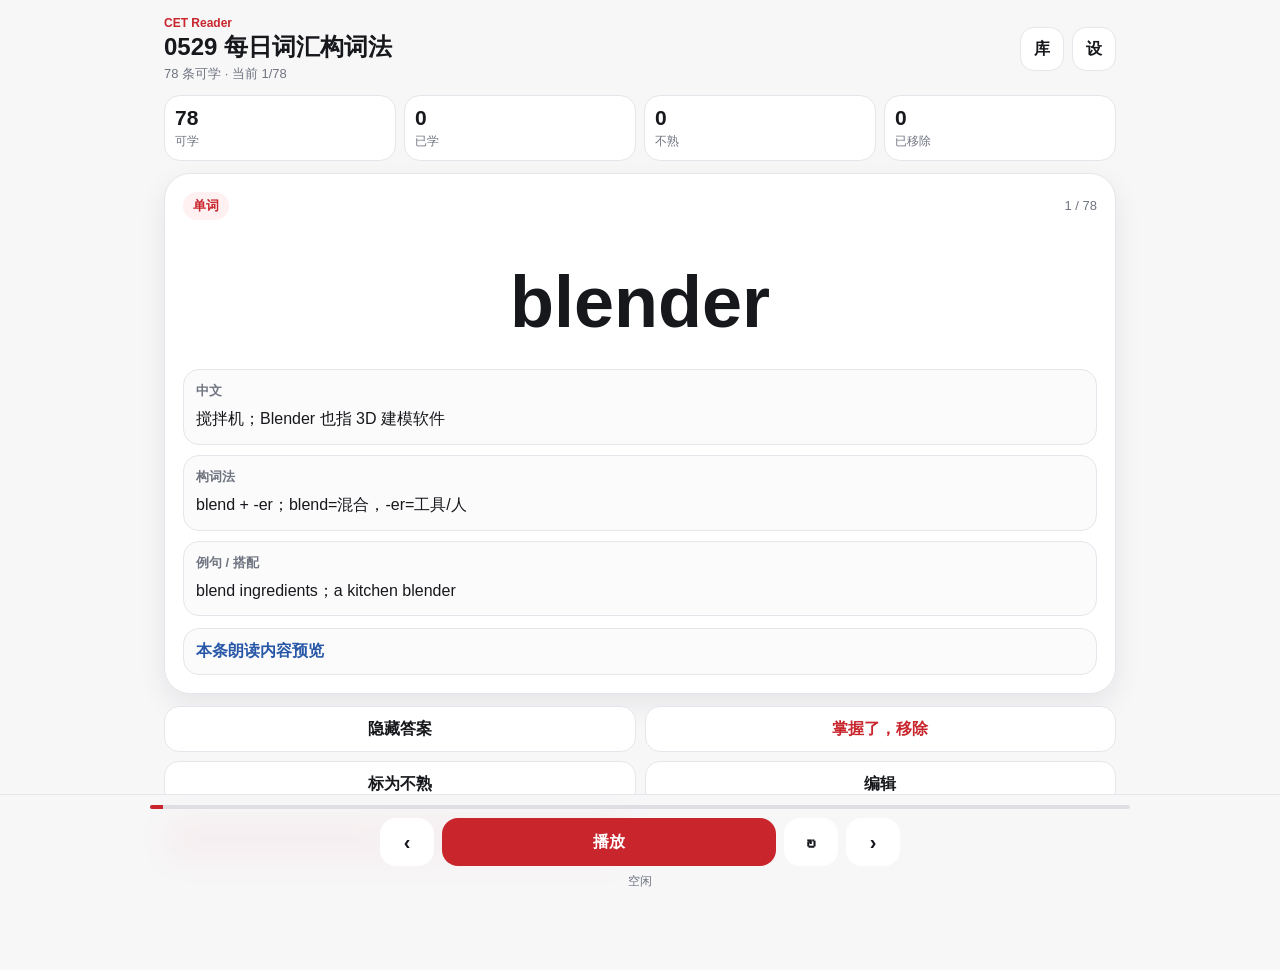
==== index.html @ 4b96b3a9 "Publish CET Reader PWA" ====
<!doctype html>
<html lang="zh-CN">
<head>
  <meta charset="utf-8">
  <meta name="viewport" content="width=device-width, initial-scale=1, viewport-fit=cover">
  <meta name="theme-color" content="#f7f7f8">
  <meta name="apple-mobile-web-app-capable" content="yes">
  <meta name="apple-mobile-web-app-title" content="CET Reader">
  <meta name="apple-mobile-web-app-status-bar-style" content="default">
  <title>四六级朗读学习器</title>
  <link rel="manifest" href="./manifest.json">
  <link rel="apple-touch-icon" href="./icons/icon-192.svg">
  <link rel="stylesheet" href="./style.css">
</head>
<body>
  <div id="app" class="app-shell">
    <header class="topbar">
      <div>
        <p class="eyebrow">CET Reader</p>
        <h1 id="libraryTitle">四六级朗读学习器</h1>
        <p id="librarySub" class="subline">正在加载内置词库...</p>
      </div>
      <div class="top-actions">
        <button id="libraryBtn" class="icon-btn" type="button" title="词库和列表" aria-label="词库和列表">库</button>
        <button id="settingsBtn" class="icon-btn" type="button" title="设置和数据" aria-label="设置和数据">设</button>
      </div>
    </header>

    <section id="errorBanner" class="error-banner" hidden>
      <div>
        <strong id="errorTitle">出现问题</strong>
        <p id="errorMessage"></p>
      </div>
      <button id="copyErrorsBtn" class="small-btn" type="button">复制日志</button>
    </section>

    <main class="main-layout">
      <section class="study-panel">
        <div class="stats-row" aria-label="学习统计">
          <div><b id="visibleCount">0</b><span>可学</span></div>
          <div><b id="learnedCount">0</b><span>已学</span></div>
          <div><b id="difficultCount">0</b><span>不熟</span></div>
          <div><b id="hiddenCount">0</b><span>已移除</span></div>
        </div>

        <article id="card" class="study-card" aria-live="polite">
          <div class="card-meta">
            <span id="entryType" class="type-pill">条目</span>
            <span id="entryIndex">0 / 0</span>
          </div>
          <h2 id="termText" class="term">选择词库开始</h2>
          <section id="answerBox" class="answer-box">
            <div>
              <h3>中文</h3>
              <p id="meaningText">打开词库后显示释义</p>
            </div>
            <div id="morphBlock">
              <h3>构词法</h3>
              <p id="morphText"></p>
            </div>
            <div id="exampleBlock">
              <h3>例句 / 搭配</h3>
              <p id="exampleText"></p>
            </div>
          </section>

          <section class="speech-preview">
            <button id="togglePreviewBtn" class="text-btn" type="button" aria-expanded="false">本条朗读内容预览</button>
            <pre id="speechPreview" hidden></pre>
          </section>
        </article>

        <div class="card-actions">
          <button id="showAnswerBtn" class="action-btn" type="button">隐藏答案</button>
          <button id="removeCurrentBtn" class="action-btn danger" type="button">掌握了，移除</button>
          <button id="difficultCurrentBtn" class="action-btn" type="button">标为不熟</button>
          <button id="editCurrentBtn" class="action-btn" type="button">编辑</button>
          <button id="nextCardBtn" class="action-btn primary" type="button">下一条</button>
        </div>
      </section>
    </main>

    <nav class="player" aria-label="播放器">
      <div class="progress-track"><div id="progressFill" class="progress-fill"></div></div>
      <div class="player-main">
        <button id="prevBtn" class="player-btn" type="button" title="上一条" aria-label="上一条">‹</button>
        <button id="playPauseBtn" class="player-btn main" type="button" title="播放或暂停" aria-label="播放或暂停">播放</button>
        <button id="replayBtn" class="player-btn" type="button" title="重播当前条" aria-label="重播当前条">↻</button>
        <button id="nextBtn" class="player-btn" type="button" title="下一条" aria-label="下一条">›</button>
      </div>
      <p id="playerStatus" class="player-status">空闲</p>
    </nav>
  </div>

  <div id="drawerBackdrop" class="drawer-backdrop" hidden></div>

  <aside id="libraryDrawer" class="drawer" aria-label="词库和列表" hidden>
    <header class="drawer-head">
      <h2>词库和列表</h2>
      <button class="icon-btn close-drawer" data-close="libraryDrawer" type="button" aria-label="关闭">×</button>
    </header>
    <div class="drawer-body">
      <label class="field">
        <span>选择词库</span>
        <select id="librarySelect"></select>
      </label>
      <button id="loadLibraryBtn" class="wide-btn primary" type="button" title="打开选中的词库" aria-label="打开选中的词库">打开词库</button>
      <div class="library-danger-zone">
        <button id="deleteLibraryBtn" class="wide-btn danger" type="button" title="删除当前用户导入词库" aria-label="删除当前用户导入词库" hidden>删除当前用户词库</button>
      </div>

      <div class="tabs">
        <button class="tab active" data-list-tab="current" type="button">当前列表</button>
        <button class="tab" data-list-tab="removed" type="button">已移除</button>
      </div>

      <label class="field">
        <span>搜索</span>
        <input id="searchInput" type="search" placeholder="搜索英文或中文">
      </label>

      <div class="filter-grid">
        <select id="typeFilter" aria-label="类型筛选">
          <option value="all">全部类型</option>
          <option value="word">单词</option>
          <option value="phrase">词组</option>
          <option value="sentence">句子</option>
        </select>
        <select id="rangeFilter" aria-label="复习范围">
          <option value="active">全部未移除</option>
          <option value="difficult">只看不熟</option>
          <option value="unlearned">只看未掌握</option>
          <option value="hidden">查看已移除</option>
        </select>
      </div>

      <div id="entryList" class="entry-list"></div>
      <button id="restoreAllBtn" class="wide-btn" type="button">恢复全部已移除</button>
    </div>
  </aside>

  <aside id="settingsDrawer" class="drawer" aria-label="设置和数据" hidden>
    <header class="drawer-head">
      <h2>设置和数据</h2>
      <button class="icon-btn close-drawer" data-close="settingsDrawer" type="button" aria-label="关闭">×</button>
    </header>
    <div class="drawer-body">
      <section class="section">
        <h3>朗读</h3>
        <label class="toggle"><input id="autoPlayToggle" type="checkbox" checked> 自动连续播放</label>
        <label class="toggle"><input id="randomToggle" type="checkbox"> 随机播放</label>
        <label class="toggle"><input id="recallToggle" type="checkbox"> 背诵模式隐藏答案</label>
        <label class="toggle"><input id="speakMeaningToggle" type="checkbox" checked> 朗读中文释义</label>
        <label class="toggle"><input id="speakMorphToggle" type="checkbox"> 朗读构词法</label>
        <label class="toggle"><input id="speakExampleToggle" type="checkbox"> 朗读例句/搭配</label>
        <label class="toggle"><input id="spellToggle" type="checkbox" checked> 拼写单词</label>
        <label class="field"><span>英文声音</span><select id="englishVoiceSelect"></select></label>
        <label class="field"><span>中文声音</span><select id="chineseVoiceSelect"></select></label>
        <label class="field"><span>英文重复次数</span><input id="repeatInput" type="number" min="1" max="5" value="2"></label>
        <label class="field"><span>语速</span><input id="rateInput" type="range" min="0.6" max="1.25" step="0.05" value="0.9"></label>
        <label class="field"><span>音调</span><input id="pitchInput" type="range" min="0.7" max="1.3" step="0.05" value="1"></label>
        <label class="field"><span>音量</span><input id="volumeInput" type="range" min="0" max="1" step="0.05" value="1"></label>
      </section>

      <section class="section">
        <h3>导入 txt/csv</h3>
        <input id="importFileInput" type="file" accept=".txt,.csv,text/plain,text/csv">
        <p class="hint">Word 建议先另存为 txt 或 csv；docx 非核心能力，不在此 PWA 版本中强依赖。</p>
        <div id="importPreview" class="import-preview" hidden>
          <h4>解析预览</h4>
          <div id="previewTableWrap" class="preview-table-wrap"></div>
          <button id="confirmImportBtn" class="wide-btn primary" type="button">确认导入</button>
          <button id="cancelImportBtn" class="wide-btn" type="button">取消导入</button>
        </div>
      </section>

      <section class="section">
        <h3>备份和维护</h3>
        <button id="exportBackupBtn" class="wide-btn" type="button">导出备份</button>
        <label class="wide-btn file-like">导入备份<input id="backupInput" type="file" accept=".json,application/json"></label>
        <button id="refreshCacheBtn" class="wide-btn" type="button">刷新应用缓存</button>
        <p id="pwaStatus" class="hint status-warn">用本地服务器或 GitHub Pages 打开后可启用离线缓存。</p>
        <button id="resetProgressBtn" class="wide-btn" type="button">重置学习进度</button>
        <button id="resetAllBtn" class="wide-btn danger" type="button">清空全部用户数据</button>
      </section>

      <section class="section">
        <h3>错误日志</h3>
        <button id="copyErrorsBtn2" class="wide-btn" type="button">复制错误日志</button>
        <pre id="errorLogBox" class="log-box"></pre>
      </section>

      <section class="section note">
        <h3>iOS 锁屏播放说明</h3>
        <p>Safari/PWA 可能限制后台 JS 和 TTS。当前项目会尽力连续播放，但无法承诺锁屏后 100% 不被系统暂停。最稳定后台播放仍需要原生 iOS App。</p>
      </section>
    </div>
  </aside>

  <dialog id="editDialog" class="edit-dialog">
    <form method="dialog" id="editForm">
      <header>
        <h2>编辑条目</h2>
        <button value="cancel" class="icon-btn" type="submit" aria-label="关闭">×</button>
      </header>
      <label class="field"><span>英文 / 词条</span><input id="editTerm" required></label>
      <label class="field"><span>中文释义</span><textarea id="editMeaning"></textarea></label>
      <label class="field"><span>构词法</span><textarea id="editMorph"></textarea></label>
      <label class="field"><span>例句 / 搭配</span><textarea id="editExample"></textarea></label>
      <label class="field"><span>类型</span><select id="editType"><option value="word">单词</option><option value="phrase">词组</option><option value="sentence">句子</option></select></label>
      <footer>
        <button id="restoreOriginalBtn" class="action-btn" type="button">恢复原始内容</button>
        <button id="saveEditBtn" class="action-btn primary" type="submit" value="save">保存</button>
      </footer>
    </form>
  </dialog>

  <script src="./app.js"></script>
</body>
</html>
---- style.css ----
:root {
  color-scheme: light;
  --bg: #f7f7f8;
  --card: #ffffff;
  --text: #17181c;
  --muted: #6f7480;
  --line: #e5e6eb;
  --red: #c8252c;
  --red-soft: #fff0f1;
  --blue: #2857a7;
  --green: #137a4b;
  --orange: #a35d00;
  --shadow: 0 10px 28px rgba(24, 27, 34, 0.08);
  --radius: 18px;
}

* {
  box-sizing: border-box;
}

html,
body {
  margin: 0;
  min-height: 100%;
  background: var(--bg);
  color: var(--text);
  font-family: -apple-system, BlinkMacSystemFont, "SF Pro Text", "PingFang SC", "Segoe UI", sans-serif;
  letter-spacing: 0;
}

body {
  padding-bottom: calc(108px + env(safe-area-inset-bottom));
}

button,
input,
select,
textarea {
  font: inherit;
}

button {
  border: 0;
  cursor: pointer;
}

button:disabled {
  cursor: not-allowed;
  opacity: 0.5;
}

.app-shell {
  width: min(980px, 100%);
  margin: 0 auto;
  padding: 16px 14px 0;
}

.topbar {
  display: flex;
  justify-content: space-between;
  align-items: center;
  gap: 14px;
  margin-bottom: 12px;
}

.eyebrow {
  margin: 0 0 3px;
  color: var(--red);
  font-size: 12px;
  font-weight: 800;
}

h1 {
  margin: 0;
  font-size: 24px;
  line-height: 1.15;
}

.subline {
  margin: 4px 0 0;
  color: var(--muted);
  font-size: 13px;
}

.top-actions {
  display: flex;
  gap: 8px;
}

.icon-btn {
  display: inline-grid;
  place-items: center;
  min-width: 44px;
  height: 44px;
  border: 1px solid var(--line);
  border-radius: 14px;
  background: var(--card);
  color: var(--text);
  font-weight: 800;
}

.error-banner {
  display: flex;
  align-items: center;
  justify-content: space-between;
  gap: 12px;
  margin-bottom: 12px;
  padding: 12px;
  border: 1px solid #f0b7b7;
  border-radius: 16px;
  background: #fff4f4;
}

.error-banner p {
  margin: 4px 0 0;
  color: #7d2525;
  font-size: 13px;
}

.main-layout {
  display: grid;
  gap: 14px;
}

.study-panel {
  display: grid;
  gap: 12px;
}

.stats-row {
  display: grid;
  grid-template-columns: repeat(4, 1fr);
  gap: 8px;
}

.stats-row div {
  min-height: 64px;
  padding: 10px;
  border: 1px solid var(--line);
  border-radius: 16px;
  background: var(--card);
}

.stats-row b {
  display: block;
  font-size: 21px;
  line-height: 1.1;
}

.stats-row span {
  display: block;
  margin-top: 4px;
  color: var(--muted);
  font-size: 12px;
}

.study-card {
  min-height: 460px;
  padding: 18px;
  border: 1px solid var(--line);
  border-radius: 26px;
  background: var(--card);
  box-shadow: var(--shadow);
}

.card-meta {
  display: flex;
  justify-content: space-between;
  align-items: center;
  color: var(--muted);
  font-size: 13px;
}

.type-pill {
  display: inline-flex;
  align-items: center;
  min-height: 28px;
  padding: 0 10px;
  border-radius: 999px;
  background: var(--red-soft);
  color: var(--red);
  font-weight: 800;
}

.term {
  margin: 44px 0 28px;
  text-align: center;
  font-size: clamp(38px, 11vw, 72px);
  line-height: 1.08;
  overflow-wrap: anywhere;
}

.answer-box {
  display: grid;
  gap: 10px;
}

.answer-box[hidden] {
  display: none;
}

.answer-box div,
.speech-preview {
  padding: 12px;
  border: 1px solid var(--line);
  border-radius: 16px;
  background: #fbfbfc;
}

.answer-box h3 {
  margin: 0 0 6px;
  color: var(--muted);
  font-size: 13px;
}

.answer-box p {
  margin: 0;
  font-size: 16px;
  line-height: 1.6;
  white-space: pre-wrap;
  overflow-wrap: anywhere;
}

.speech-preview {
  margin-top: 12px;
}

.speech-preview pre {
  margin: 10px 0 0;
  max-height: 180px;
  overflow: auto;
  color: #333843;
  white-space: pre-wrap;
  font-size: 12px;
  line-height: 1.5;
}

.text-btn {
  padding: 0;
  background: transparent;
  color: var(--blue);
  font-weight: 700;
}

.card-actions {
  display: grid;
  grid-template-columns: repeat(2, 1fr);
  gap: 9px;
}

.action-btn,
.wide-btn,
.small-btn {
  min-height: 46px;
  padding: 10px 12px;
  border: 1px solid var(--line);
  border-radius: 15px;
  background: var(--card);
  color: var(--text);
  font-weight: 750;
}

.action-btn.primary,
.wide-btn.primary {
  border-color: var(--red);
  background: var(--red);
  color: #fff;
}

.action-btn.danger,
.wide-btn.danger {
  color: var(--red);
}

.player {
  position: fixed;
  left: 0;
  right: 0;
  bottom: 0;
  z-index: 20;
  padding: 10px 14px calc(10px + env(safe-area-inset-bottom));
  border-top: 1px solid var(--line);
  background: rgba(247, 247, 248, 0.96);
  backdrop-filter: blur(16px);
}

.progress-track {
  width: min(980px, 100%);
  height: 4px;
  margin: 0 auto 9px;
  border-radius: 999px;
  background: #dedfe5;
  overflow: hidden;
}

.progress-fill {
  width: 0%;
  height: 100%;
  background: var(--red);
  transition: width 0.2s ease;
}

.player-main {
  display: grid;
  grid-template-columns: 54px 1fr 54px 54px;
  gap: 8px;
  width: min(520px, 100%);
  margin: 0 auto;
}

.player-btn {
  min-height: 48px;
  border-radius: 16px;
  background: var(--card);
  color: var(--text);
  font-size: 20px;
  font-weight: 800;
}

.player-btn.main {
  background: var(--red);
  color: #fff;
  font-size: 16px;
}

.player-status {
  margin: 7px auto 0;
  width: min(520px, 100%);
  color: var(--muted);
  font-size: 12px;
  text-align: center;
}

.drawer-backdrop {
  position: fixed;
  inset: 0;
  z-index: 30;
  background: rgba(0, 0, 0, 0.24);
}

.drawer {
  position: fixed;
  top: 0;
  right: 0;
  bottom: 0;
  z-index: 40;
  width: min(520px, 100%);
  background: var(--bg);
  box-shadow: -16px 0 42px rgba(0, 0, 0, 0.16);
  overflow: hidden;
}

.drawer-head {
  display: flex;
  align-items: center;
  justify-content: space-between;
  padding: calc(14px + env(safe-area-inset-top)) 14px 12px;
  border-bottom: 1px solid var(--line);
  background: var(--bg);
}

.drawer-head h2 {
  margin: 0;
  font-size: 19px;
}

.drawer-body {
  height: calc(100% - 66px);
  overflow: auto;
  padding: 14px;
}

.field {
  display: grid;
  gap: 7px;
  margin-bottom: 12px;
  color: var(--muted);
  font-size: 13px;
}

input,
select,
textarea {
  width: 100%;
  min-height: 44px;
  border: 1px solid var(--line);
  border-radius: 14px;
  background: var(--card);
  color: var(--text);
  padding: 10px 12px;
}

textarea {
  min-height: 88px;
  resize: vertical;
}

.tabs {
  display: grid;
  grid-template-columns: 1fr 1fr;
  gap: 8px;
  margin: 14px 0;
}

.tab {
  min-height: 42px;
  border-radius: 14px;
  background: var(--card);
  color: var(--text);
  font-weight: 750;
}

.tab.active {
  background: var(--text);
  color: #fff;
}

.filter-grid {
  display: grid;
  grid-template-columns: 1fr 1fr;
  gap: 8px;
}

.entry-list {
  display: grid;
  gap: 8px;
  margin-top: 12px;
}

.entry-item {
  display: grid;
  grid-template-columns: 1fr auto;
  gap: 8px;
  align-items: center;
  padding: 10px;
  border: 1px solid var(--line);
  border-radius: 16px;
  background: var(--card);
}

.entry-item.active {
  border-color: var(--red);
  background: var(--red-soft);
}

.entry-title {
  margin: 0;
  font-weight: 800;
  overflow: hidden;
  text-overflow: ellipsis;
  white-space: nowrap;
}

.entry-meaning {
  margin: 3px 0 0;
  color: var(--muted);
  font-size: 12px;
  overflow: hidden;
  text-overflow: ellipsis;
  white-space: nowrap;
}

.mini-actions {
  display: flex;
  gap: 5px;
}

.mini-actions button {
  min-height: 34px;
  padding: 0 8px;
  border-radius: 10px;
  background: #f0f1f4;
  color: var(--text);
}

.section {
  display: grid;
  gap: 10px;
  margin-bottom: 18px;
  padding: 14px;
  border: 1px solid var(--line);
  border-radius: 18px;
  background: var(--card);
}

.section h3,
.section h4 {
  margin: 0;
}

.toggle {
  display: flex;
  align-items: center;
  gap: 9px;
  color: var(--text);
}

.toggle input {
  width: auto;
  min-height: auto;
  accent-color: var(--red);
}

.hint,
.note p {
  margin: 0;
  color: var(--muted);
  font-size: 13px;
  line-height: 1.5;
}

.file-like {
  display: grid;
  place-items: center;
  cursor: pointer;
}

.file-like input {
  display: none;
}

.preview-table-wrap {
  max-height: 360px;
  overflow: auto;
  border: 1px solid var(--line);
  border-radius: 14px;
}

.preview-table {
  width: 100%;
  border-collapse: collapse;
  min-width: 760px;
  background: var(--card);
}

.preview-table th,
.preview-table td {
  border-bottom: 1px solid var(--line);
  padding: 8px;
  vertical-align: top;
  font-size: 12px;
}

.preview-table input,
.preview-table textarea,
.preview-table select {
  min-height: 34px;
  padding: 6px;
  border-radius: 10px;
  font-size: 12px;
}

.preview-table textarea {
  min-width: 170px;
  min-height: 58px;
}

.preview-table tr.suspected {
  background: #fff4e5;
}

.preview-table .status-cell {
  min-width: 150px;
  color: var(--orange);
  line-height: 1.45;
}

.status-ok {
  color: var(--green);
}

.status-warn {
  color: var(--orange);
}

.entry-item.suspected {
  border-color: #f0b25c;
  background: #fff8ec;
}

.library-danger-zone {
  display: grid;
  gap: 8px;
  margin: -4px 0 10px;
}

.log-box {
  min-height: 120px;
  max-height: 240px;
  overflow: auto;
  padding: 10px;
  border-radius: 12px;
  background: #111318;
  color: #f5f5f5;
  font-size: 12px;
  white-space: pre-wrap;
}

.edit-dialog {
  width: min(560px, calc(100% - 22px));
  max-height: calc(100dvh - 24px);
  border: 0;
  border-radius: 20px;
  padding: 0;
}

.edit-dialog::backdrop {
  background: rgba(0, 0, 0, 0.28);
}

.edit-dialog form {
  display: grid;
  gap: 12px;
  padding: 16px;
}

.edit-dialog header,
.edit-dialog footer {
  display: flex;
  align-items: center;
  justify-content: space-between;
  gap: 10px;
}

.edit-dialog h2 {
  margin: 0;
}

[hidden] {
  display: none !important;
}

@media (max-width: 540px) {
  .app-shell {
    padding: 12px 10px 0;
  }

  h1 {
    font-size: 21px;
  }

  .stats-row {
    grid-template-columns: repeat(2, 1fr);
  }

  .study-card {
    min-height: 420px;
    padding: 14px;
    border-radius: 22px;
  }

  .term {
    margin-top: 34px;
  }

  .card-actions {
    grid-template-columns: 1fr;
  }

  .filter-grid {
    grid-template-columns: 1fr;
  }

  .drawer {
    width: 100%;
  }
}
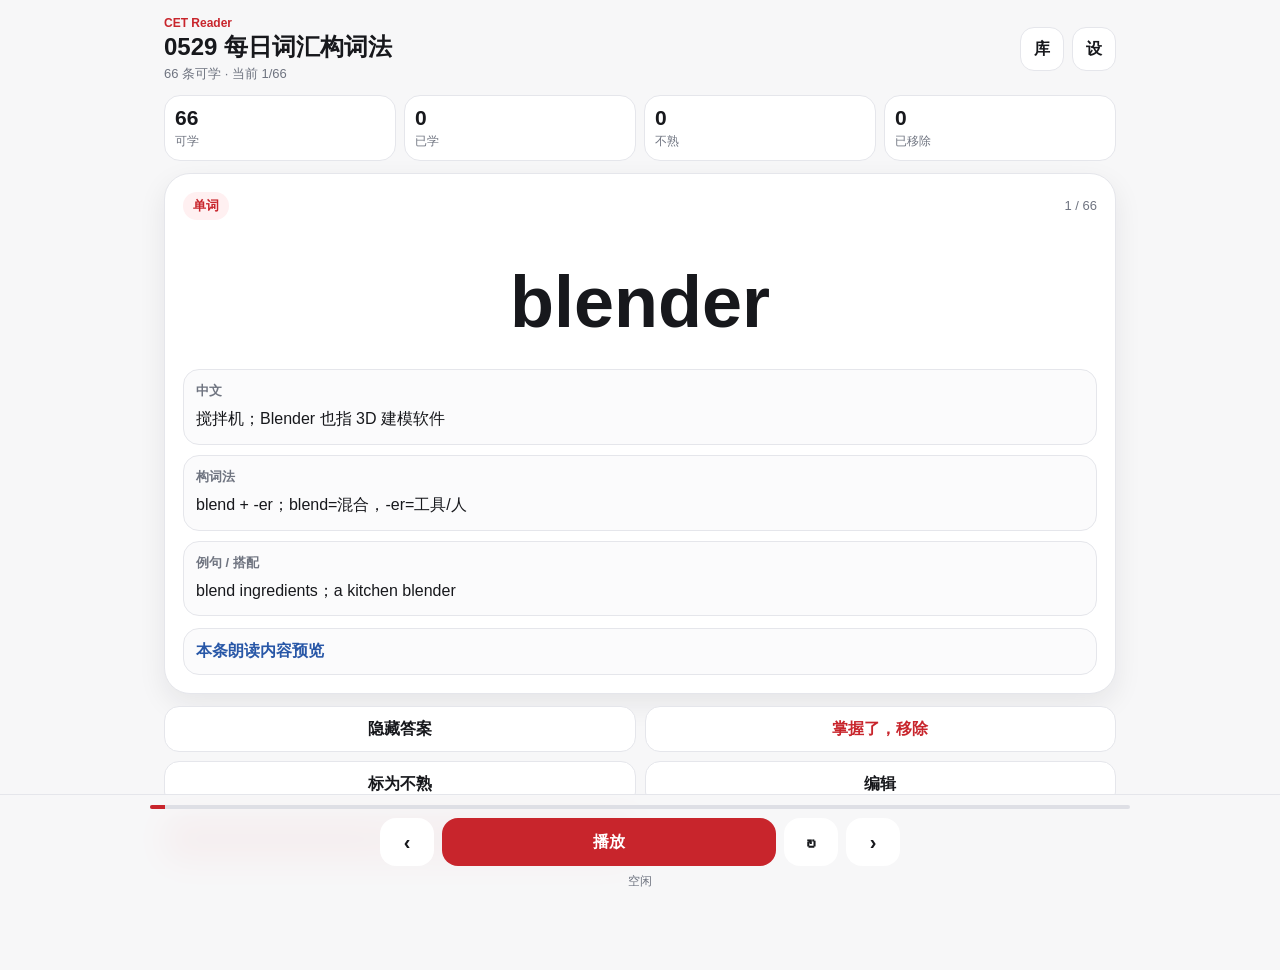
==== commit 0917a27c: "Add files via upload" ====
--- a/index.html
+++ b/index.html
@@ -84,7 +84,7 @@
       <div class="progress-track"><div id="progressFill" class="progress-fill"></div></div>
       <div class="player-main">
         <button id="prevBtn" class="player-btn" type="button" title="上一条" aria-label="上一条">‹</button>
-        <button id="playPauseBtn" class="player-btn main" type="button" title="播放或暂停" aria-label="播放或暂停">播放</button>
+        <button id="playPauseBtn" class="player-btn main" type="button" title="播放或停止" aria-label="播放或停止">播放</button>
         <button id="replayBtn" class="player-btn" type="button" title="重播当前条" aria-label="重播当前条">↻</button>
         <button id="nextBtn" class="player-btn" type="button" title="下一条" aria-label="下一条">›</button>
       </div>
@@ -125,6 +125,10 @@
           <option value="word">单词</option>
           <option value="phrase">词组</option>
           <option value="sentence">句子</option>
+          <option value="root">词根</option>
+          <option value="correction">纠错</option>
+          <option value="summary">总结</option>
+          <option value="suspected">疑似错误</option>
         </select>
         <select id="rangeFilter" aria-label="复习范围">
           <option value="active">全部未移除</option>
@@ -148,6 +152,7 @@
       <section class="section">
         <h3>朗读</h3>
         <label class="toggle"><input id="autoPlayToggle" type="checkbox" checked> 自动连续播放</label>
+        <label class="toggle"><input id="loopPlaybackToggle" type="checkbox"> 播完后循环</label>
         <label class="toggle"><input id="randomToggle" type="checkbox"> 随机播放</label>
         <label class="toggle"><input id="recallToggle" type="checkbox"> 背诵模式隐藏答案</label>
         <label class="toggle"><input id="speakMeaningToggle" type="checkbox" checked> 朗读中文释义</label>
@@ -160,6 +165,11 @@
         <label class="field"><span>语速</span><input id="rateInput" type="range" min="0.6" max="1.25" step="0.05" value="0.9"></label>
         <label class="field"><span>音调</span><input id="pitchInput" type="range" min="0.7" max="1.3" step="0.05" value="1"></label>
         <label class="field"><span>音量</span><input id="volumeInput" type="range" min="0" max="1" step="0.05" value="1"></label>
+        <div class="voice-test-grid">
+          <button id="testEnglishVoiceBtn" class="wide-btn" type="button">测试英文发音</button>
+          <button id="testChineseVoiceBtn" class="wide-btn" type="button">测试中文发音</button>
+        </div>
+        <pre id="speechDiagnosticsBox" class="diagnostics-box">正在检测语音能力...</pre>
       </section>
 
       <section class="section">
@@ -207,7 +217,7 @@
       <label class="field"><span>中文释义</span><textarea id="editMeaning"></textarea></label>
       <label class="field"><span>构词法</span><textarea id="editMorph"></textarea></label>
       <label class="field"><span>例句 / 搭配</span><textarea id="editExample"></textarea></label>
-      <label class="field"><span>类型</span><select id="editType"><option value="word">单词</option><option value="phrase">词组</option><option value="sentence">句子</option></select></label>
+      <label class="field"><span>类型</span><select id="editType"><option value="word">单词</option><option value="phrase">词组</option><option value="sentence">句子</option><option value="root">词根</option><option value="correction">纠错</option><option value="summary">总结</option></select></label>
       <footer>
         <button id="restoreOriginalBtn" class="action-btn" type="button">恢复原始内容</button>
         <button id="saveEditBtn" class="action-btn primary" type="submit" value="save">保存</button>
--- a/style.css
+++ b/style.css
@@ -596,6 +596,26 @@
   white-space: pre-wrap;
 }
 
+.diagnostics-box {
+  min-height: 96px;
+  max-height: 220px;
+  overflow: auto;
+  margin: 0;
+  padding: 10px;
+  border-radius: 12px;
+  background: #f5f6f8;
+  color: #333843;
+  font-size: 12px;
+  line-height: 1.5;
+  white-space: pre-wrap;
+}
+
+.voice-test-grid {
+  display: grid;
+  grid-template-columns: 1fr 1fr;
+  gap: 8px;
+}
+
 .edit-dialog {
   width: min(560px, calc(100% - 22px));
   max-height: calc(100dvh - 24px);
@@ -661,6 +681,10 @@
     grid-template-columns: 1fr;
   }
 
+  .voice-test-grid {
+    grid-template-columns: 1fr;
+  }
+
   .drawer {
     width: 100%;
   }
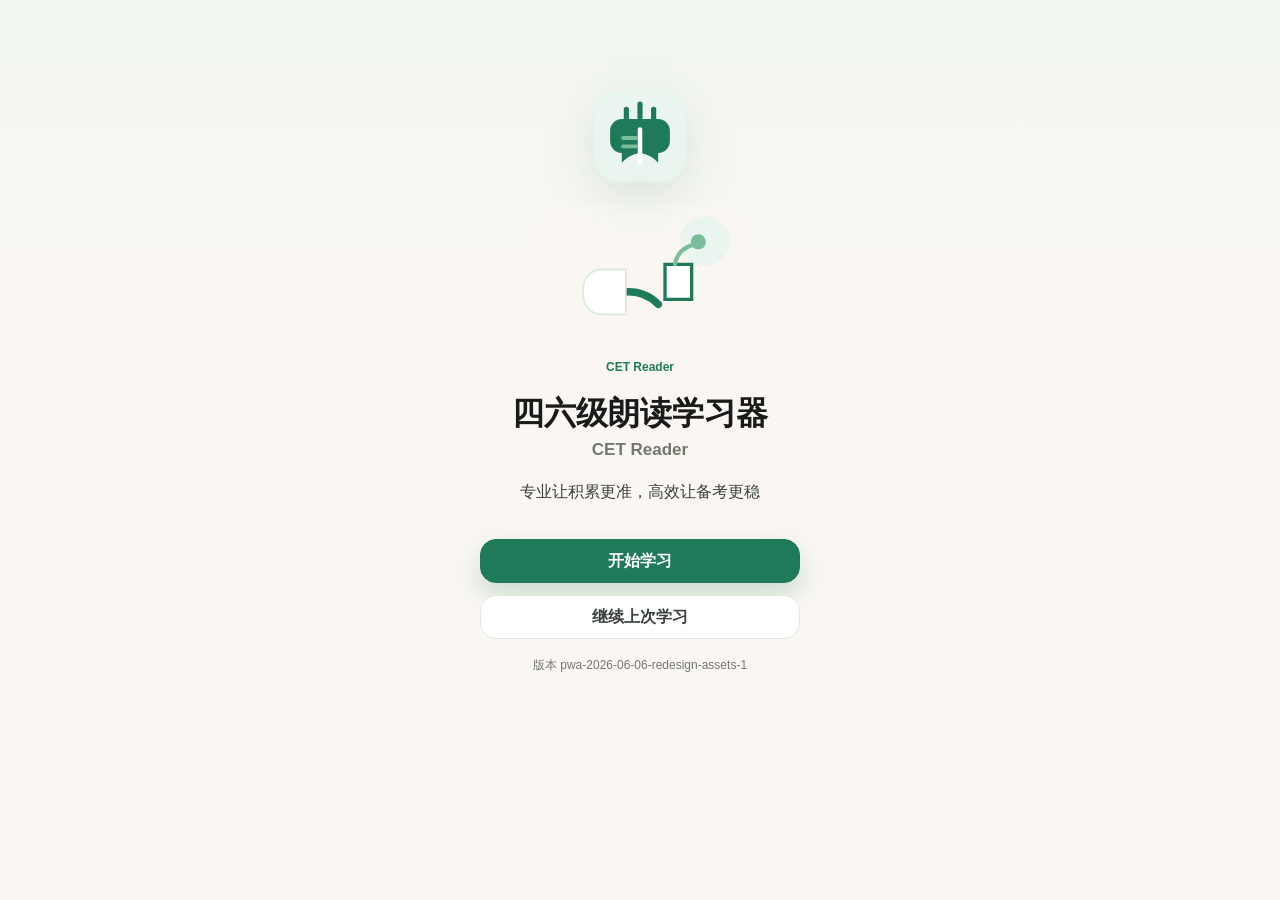
==== commit fd76c468: "Add files via upload" ====
--- a/index.html
+++ b/index.html
@@ -3,215 +3,342 @@
 <head>
   <meta charset="utf-8">
   <meta name="viewport" content="width=device-width, initial-scale=1, viewport-fit=cover">
-  <meta name="theme-color" content="#f7f7f8">
+  <meta name="theme-color" content="#1f7a5a">
   <meta name="apple-mobile-web-app-capable" content="yes">
   <meta name="apple-mobile-web-app-title" content="CET Reader">
   <meta name="apple-mobile-web-app-status-bar-style" content="default">
   <title>四六级朗读学习器</title>
   <link rel="manifest" href="./manifest.json">
-  <link rel="apple-touch-icon" href="./icons/icon-192.svg">
+  <link rel="apple-touch-icon" href="./icons/apple-touch-icon.png">
   <link rel="stylesheet" href="./style.css">
 </head>
 <body>
   <div id="app" class="app-shell">
-    <header class="topbar">
-      <div>
-        <p class="eyebrow">CET Reader</p>
-        <h1 id="libraryTitle">四六级朗读学习器</h1>
-        <p id="librarySub" class="subline">正在加载内置词库...</p>
-      </div>
-      <div class="top-actions">
-        <button id="libraryBtn" class="icon-btn" type="button" title="词库和列表" aria-label="词库和列表">库</button>
-        <button id="settingsBtn" class="icon-btn" type="button" title="设置和数据" aria-label="设置和数据">设</button>
-      </div>
-    </header>
-
     <section id="errorBanner" class="error-banner" hidden>
       <div>
-        <strong id="errorTitle">出现问题</strong>
+        <strong id="errorTitle">提示</strong>
         <p id="errorMessage"></p>
       </div>
       <button id="copyErrorsBtn" class="small-btn" type="button">复制日志</button>
     </section>
 
-    <main class="main-layout">
-      <section class="study-panel">
-        <div class="stats-row" aria-label="学习统计">
-          <div><b id="visibleCount">0</b><span>可学</span></div>
-          <div><b id="learnedCount">0</b><span>已学</span></div>
-          <div><b id="difficultCount">0</b><span>不熟</span></div>
-          <div><b id="hiddenCount">0</b><span>已移除</span></div>
+    <main class="app-views">
+      <section id="launchView" class="view launch-view active" data-view="launch" aria-label="启动页">
+        <div class="launch-inner">
+          <img class="launch-logo" src="./icons/logo-mark.svg" alt="CET Reader">
+          <img class="launch-illustration" src="./assets/onboarding/onboarding-1.svg" alt="">
+          <p class="eyebrow">CET Reader</p>
+          <h1>四六级朗读学习器</h1>
+          <p class="launch-name">CET Reader</p>
+          <p class="launch-slogan">专业让积累更准，高效让备考更稳</p>
+          <div class="launch-actions">
+            <button id="startLearningBtn" class="wide-btn primary" type="button">开始学习</button>
+            <button id="continueLearningBtn" class="wide-btn ghost" type="button">继续上次学习</button>
+          </div>
+          <p class="version-line">版本 <span id="appVersionText">加载中</span></p>
         </div>
+      </section>
+
+      <section id="homeView" class="view home-view" data-view="home" aria-label="学习首页">
+        <header class="home-head">
+          <div>
+            <p id="greetingText" class="home-greeting">上午好，同学</p>
+            <h2>坚持朗读，进步看得见</h2>
+          </div>
+          <button id="settingsBtn" class="round-btn" type="button" aria-label="设置"><img src="./assets/icons/settings.svg" alt=""></button>
+        </header>
+
+        <section class="today-card">
+          <img class="card-deco progress-deco" src="./assets/ui/progress-card-deco.svg" alt="">
+          <div class="ring" aria-label="今日进度">
+            <svg viewBox="0 0 120 120" role="img" aria-hidden="true">
+              <circle cx="60" cy="60" r="48" class="ring-bg"></circle>
+              <circle id="todayProgressRing" cx="60" cy="60" r="48" class="ring-fg"></circle>
+            </svg>
+            <strong id="todayPercentText">0%</strong>
+          </div>
+          <div class="today-main">
+            <p class="section-label">今日学习进度</p>
+            <h3><span id="todayLearnedText">0</span> / <span id="todayTargetText">32</span></h3>
+            <p class="muted">学习时长 <span id="todayMinutesText">0 分钟</span></p>
+            <button id="homeContinueBtn" class="wide-btn primary" type="button">继续学习</button>
+          </div>
+        </section>
+
+        <section class="home-card library-summary">
+          <div>
+            <p class="section-label">当前词库</p>
+            <h3 id="libraryTitle">正在加载词库</h3>
+            <p id="librarySub" class="muted">请稍候</p>
+            <p class="muted">可学 <span id="visibleCount">0</span> 条 · 已移除 <span id="hiddenCount">0</span> 条</p>
+          </div>
+          <button id="libraryBtn" class="text-link" type="button">切换</button>
+        </section>
+
+        <button id="daily0604Btn" class="daily-card" type="button">
+          <img class="card-deco plan-deco" src="./assets/ui/study-plan-deco.svg" alt="">
+          <span>06/04 核心词库</span>
+          <strong>重点突破</strong>
+          <small>健康、商业、社会政策高频词</small>
+        </button>
+
+        <section class="metric-grid" aria-label="学习数据">
+          <div><b id="streakCountText">1</b><span>连续学习</span></div>
+          <div><b id="totalLearnedText">0</b><span>累计学词</span></div>
+          <div><b id="accuracyText">0%</b><span>正确率</span></div>
+          <div><b id="totalMinutesText">0h</b><span>累计时长</span></div>
+        </section>
+
+        <section class="quick-grid" aria-label="快速入口">
+          <button id="quickDifficultBtn" type="button"><img src="./assets/icons/difficult.svg" alt=""><span>错词本</span><b id="difficultCount">0</b></button>
+          <button id="quickFavoriteBtn" type="button"><img src="./assets/icons/favorite.svg" alt=""><span>收藏</span><b id="favoriteCount">0</b></button>
+          <button id="quickRecordBtn" type="button"><img src="./assets/icons/calendar.svg" alt=""><span>学习记录</span><b id="learnedCount">0</b></button>
+        </section>
+
+        <section class="achievement-card">
+          <div class="section-head">
+            <h3>成就徽章</h3>
+            <span>后续增强</span>
+          </div>
+          <div class="badge-row">
+            <img src="./assets/badges/streak-7.svg" alt="连续 7 天">
+            <img src="./assets/badges/learn-100.svg" alt="学词 100">
+            <img src="./assets/badges/review-pro.svg" alt="复习高手">
+          </div>
+        </section>
+      </section>
+
+      <section id="studyView" class="view study-view" data-view="study" aria-label="单词学习页">
+        <header class="study-head">
+          <button id="backHomeBtn" class="round-btn" type="button" aria-label="返回首页"><img src="./assets/icons/prev.svg" alt=""></button>
+          <span id="entryIndex">0 / 0</span>
+          <div class="study-head-actions">
+            <button id="favoriteBtn" class="round-btn" type="button" aria-label="收藏"><img src="./assets/icons/favorite.svg" alt=""></button>
+            <button id="moreBtn" class="round-btn" type="button" aria-label="更多"><img src="./assets/icons/more.svg" alt=""></button>
+          </div>
+        </header>
+        <div class="progress-track top"><div id="progressFill" class="progress-fill"></div></div>
 
         <article id="card" class="study-card" aria-live="polite">
-          <div class="card-meta">
-            <span id="entryType" class="type-pill">条目</span>
-            <span id="entryIndex">0 / 0</span>
-          </div>
+          <span id="entryType" class="type-pill">条目</span>
           <h2 id="termText" class="term">选择词库开始</h2>
+          <div class="phonetic-row">
+            <span id="phoneticText">美音优先</span>
+            <button id="speakTermBtn" class="sound-btn" type="button"><img src="./assets/icons/speaker.svg" alt="">英文发音</button>
+          </div>
+
           <section id="answerBox" class="answer-box">
-            <div>
-              <h3>中文</h3>
+            <div class="meaning-line">
               <p id="meaningText">打开词库后显示释义</p>
+              <button id="speakMeaningBtn" class="mini-sound" type="button"><img src="./assets/icons/speaker.svg" alt="">中文发音</button>
             </div>
-            <div id="morphBlock">
+            <button id="showAnswerBtn" class="text-link center" type="button">隐藏答案</button>
+            <div id="morphBlock" class="detail-card">
               <h3>构词法</h3>
               <p id="morphText"></p>
             </div>
-            <div id="exampleBlock">
-              <h3>例句 / 搭配</h3>
+            <div id="exampleBlock" class="detail-card">
+              <div class="detail-head">
+                <h3>例句 / 搭配</h3>
+                <button id="speakExampleBtn" class="mini-sound" type="button"><img src="./assets/icons/play.svg" alt="">例句朗读</button>
+              </div>
               <p id="exampleText"></p>
             </div>
           </section>
 
+          <section class="pronounce-panel">
+            <button id="termAudioBtn" type="button"><img src="./assets/icons/speaker.svg" alt="">英文发音</button>
+            <button id="meaningAudioBtn" type="button"><img src="./assets/icons/speaker.svg" alt="">中文发音</button>
+            <button id="readEvalBtn" type="button"><img src="./assets/icons/mic.svg" alt="">跟读评测</button>
+          </section>
+
+          <section class="evaluation-card">
+            <div>
+              <h3>跟读评测</h3>
+              <p>状态：<span id="evalStatusText">未开始</span></p>
+              <small>发音评测功能为后续增强能力</small>
+            </div>
+            <button id="startEvalBtn" class="wide-btn ghost" type="button"><img src="./assets/icons/mic.svg" alt="">开始跟读</button>
+          </section>
+
           <section class="speech-preview">
-            <button id="togglePreviewBtn" class="text-btn" type="button" aria-expanded="false">本条朗读内容预览</button>
+            <button id="togglePreviewBtn" class="text-link" type="button" aria-expanded="false">本条朗读内容预览</button>
             <pre id="speechPreview" hidden></pre>
           </section>
         </article>
 
-        <div class="card-actions">
-          <button id="showAnswerBtn" class="action-btn" type="button">隐藏答案</button>
-          <button id="removeCurrentBtn" class="action-btn danger" type="button">掌握了，移除</button>
-          <button id="difficultCurrentBtn" class="action-btn" type="button">标为不熟</button>
-          <button id="editCurrentBtn" class="action-btn" type="button">编辑</button>
-          <button id="nextCardBtn" class="action-btn primary" type="button">下一条</button>
-        </div>
+        <section class="feedback-row">
+          <button id="unknownCurrentBtn" class="feedback-btn ghost" type="button">不认识</button>
+          <button id="knownCurrentBtn" class="feedback-btn primary" type="button">认识</button>
+        </section>
+
+        <section class="study-tools">
+          <button id="notesBtn" type="button"><img src="./assets/icons/note.svg" alt="">笔记</button>
+          <button id="removeCurrentBtn" type="button"><img src="./assets/icons/remove.svg" alt="">移出复习</button>
+          <button id="editCurrentBtn" type="button"><img src="./assets/icons/settings.svg" alt="">编辑</button>
+        </section>
+      </section>
+
+      <section id="libraryView" class="view library-view" data-view="library" aria-label="词库与设置页">
+        <header class="page-head">
+          <button id="libraryBackBtn" class="round-btn" type="button" aria-label="返回学习页"><img src="./assets/icons/prev.svg" alt=""></button>
+          <h2>词库与设置</h2>
+          <button id="refreshCacheBtn" class="round-btn" type="button" aria-label="刷新缓存"><img src="./assets/icons/refresh.svg" alt=""></button>
+        </header>
+
+        <section class="settings-card">
+          <div class="section-head">
+            <h3>我的词库</h3>
+            <button id="loadLibraryBtn" class="text-link" type="button">打开</button>
+          </div>
+          <label class="field compact">
+            <span>选择词库</span>
+            <select id="librarySelect"></select>
+          </label>
+          <button id="deleteLibraryBtn" class="wide-btn danger" type="button" hidden>删除当前用户词库</button>
+          <div id="libraryCards" class="library-cards"></div>
+        </section>
+
+        <section class="settings-card">
+          <div class="section-head">
+            <h3>筛选与列表</h3>
+            <button id="restoreAllBtn" class="text-link" type="button">恢复全部</button>
+          </div>
+          <label class="field search-field">
+            <span><img class="field-icon" src="./assets/icons/search.svg" alt="">搜索</span>
+            <input id="searchInput" type="search" placeholder="搜索英文或中文">
+          </label>
+          <div class="filter-grid">
+            <select id="typeFilter" aria-label="类型筛选">
+              <option value="all">单词 / 词组 / 句子</option>
+              <option value="word">只看单词</option>
+              <option value="phrase">只看词组</option>
+              <option value="sentence">只看句子</option>
+              <option value="root">词根</option>
+              <option value="correction">纠错</option>
+              <option value="summary">总结</option>
+              <option value="suspected">疑似错误</option>
+            </select>
+            <select id="rangeFilter" aria-label="复习范围">
+              <option value="active">全部未移除</option>
+              <option value="difficult">只看错词 / 不熟</option>
+              <option value="favorite">只看收藏</option>
+              <option value="unlearned">只看未掌握</option>
+              <option value="hidden">查看已移除</option>
+            </select>
+          </div>
+          <div id="entryList" class="entry-list"></div>
+        </section>
+
+        <section class="settings-card">
+          <h3>朗读设置</h3>
+          <label class="field compact">
+            <span>发音来源</span>
+            <select id="audioSourceSelect">
+              <option value="auto">自动：内置音频优先</option>
+              <option value="system">仅系统语音</option>
+              <option value="silent">静音模式</option>
+            </select>
+          </label>
+          <p class="status-chip">当前发音来源：<span id="pronunciationSourceText">检测中</span></p>
+          <label class="toggle"><input id="autoPlayToggle" type="checkbox" checked> 自动连续播放</label>
+          <label class="toggle"><input id="loopPlaybackToggle" type="checkbox"> 播完后循环</label>
+          <label class="toggle"><input id="randomToggle" type="checkbox"> 随机播放</label>
+          <label class="toggle"><input id="recallToggle" type="checkbox"> 背诵模式隐藏中文/构词法</label>
+          <label class="toggle"><input id="speakMeaningToggle" type="checkbox" checked> 朗读中文释义</label>
+          <label class="toggle"><input id="speakMorphToggle" type="checkbox"> 朗读构词法</label>
+          <label class="toggle"><input id="speakExampleToggle" type="checkbox"> 朗读例句/搭配</label>
+          <label class="toggle"><input id="spellToggle" type="checkbox" checked> 拼写单词</label>
+          <div class="range-grid">
+            <label class="field"><span>英文重复</span><input id="repeatInput" type="number" min="1" max="5" value="2"></label>
+            <label class="field"><span>语速</span><input id="rateInput" type="range" min="0.6" max="1.25" step="0.05" value="0.9"></label>
+            <label class="field"><span>音调</span><input id="pitchInput" type="range" min="0.7" max="1.3" step="0.05" value="1"></label>
+            <label class="field"><span>音量</span><input id="volumeInput" type="range" min="0" max="1" step="0.05" value="1"></label>
+          </div>
+          <label class="field"><span>英文声音</span><select id="englishVoiceSelect"></select></label>
+          <label class="field"><span>中文声音</span><select id="chineseVoiceSelect"></select></label>
+          <div class="voice-test-grid">
+            <button id="testEnglishVoiceBtn" class="wide-btn ghost" type="button">测试英文发音</button>
+            <button id="testChineseVoiceBtn" class="wide-btn ghost" type="button">测试中文发音</button>
+          </div>
+          <pre id="speechDiagnosticsBox" class="diagnostics-box">正在检测语音能力...</pre>
+        </section>
+
+        <section id="browserCompatBox" class="settings-card">
+          <h3>浏览器兼容提示</h3>
+          <p id="browserCompatText" class="muted">正在检测当前浏览器...</p>
+          <p class="muted">微信/QQ 内置浏览器可能限制朗读或离线能力，但不会阻止你继续学习。</p>
+        </section>
+
+        <section class="settings-card">
+          <h3>缓存与数据</h3>
+          <div class="status-list">
+            <p>缓存状态：<span id="cacheStatusText">检测中</span></p>
+            <p>上次刷新：<span id="lastCacheRefreshText">暂无记录</span></p>
+            <p id="pwaStatus" class="status-warn">用本地服务器或 GitHub Pages 打开后可启用离线缓存。</p>
+          </div>
+          <div class="maintenance-grid">
+            <button id="exportBackupBtn" class="wide-btn ghost" type="button"><img src="./assets/icons/backup.svg" alt="">导出备份</button>
+            <label class="wide-btn ghost file-like"><img src="./assets/icons/import.svg" alt="">导入备份<input id="backupInput" type="file" accept=".json,application/json"></label>
+            <button id="resetProgressBtn" class="wide-btn ghost" type="button">重置学习进度</button>
+            <button id="resetAllBtn" class="wide-btn danger" type="button">清空全部用户数据</button>
+          </div>
+        </section>
+
+        <section class="settings-card">
+          <h3>导入 txt / csv</h3>
+          <input id="importFileInput" type="file" accept=".txt,.csv,text/plain,text/csv">
+          <p class="hint">PWA 版本会把用户导入词库保存到 localStorage；Word 文件建议先另存为 txt 或 csv 后导入。</p>
+          <div id="importPreview" class="import-preview" hidden>
+            <h4>解析预览</h4>
+            <div id="previewTableWrap" class="preview-table-wrap"></div>
+            <button id="confirmImportBtn" class="wide-btn primary" type="button">确认导入</button>
+            <button id="cancelImportBtn" class="wide-btn ghost" type="button">取消导入</button>
+          </div>
+        </section>
+
+        <section class="settings-card">
+          <h3>错误日志</h3>
+          <button id="copyErrorsBtn2" class="wide-btn ghost" type="button">复制错误日志</button>
+          <pre id="errorLogBox" class="log-box"></pre>
+        </section>
       </section>
     </main>
 
     <nav class="player" aria-label="播放器">
-      <div class="progress-track"><div id="progressFill" class="progress-fill"></div></div>
       <div class="player-main">
-        <button id="prevBtn" class="player-btn" type="button" title="上一条" aria-label="上一条">‹</button>
-        <button id="playPauseBtn" class="player-btn main" type="button" title="播放或停止" aria-label="播放或停止">播放</button>
-        <button id="replayBtn" class="player-btn" type="button" title="重播当前条" aria-label="重播当前条">↻</button>
-        <button id="nextBtn" class="player-btn" type="button" title="下一条" aria-label="下一条">›</button>
+        <button id="prevBtn" class="player-btn" type="button" aria-label="上一条"><img src="./assets/icons/prev.svg" alt=""></button>
+        <button id="playPauseBtn" class="player-btn main" type="button"><img id="playPauseIcon" src="./assets/icons/play.svg" alt=""><span id="playPauseText">播放</span></button>
+        <button id="replayBtn" class="player-btn" type="button" aria-label="重播"><img src="./assets/icons/repeat.svg" alt=""></button>
+        <button id="nextBtn" class="player-btn" type="button" aria-label="下一条"><img src="./assets/icons/next.svg" alt=""></button>
       </div>
       <p id="playerStatus" class="player-status">空闲</p>
     </nav>
+
+    <nav class="bottom-nav" aria-label="底部导航">
+      <button class="nav-btn active" data-nav-view="home" type="button"><img src="./assets/icons/home.svg" alt="">首页</button>
+      <button class="nav-btn" data-nav-view="study" type="button"><img src="./assets/icons/learn.svg" alt="">学习</button>
+      <button class="nav-btn" data-nav-view="library" type="button"><img src="./assets/icons/library.svg" alt="">词库</button>
+      <button class="nav-btn" data-nav-view="library" data-settings-jump="true" type="button"><img src="./assets/icons/profile.svg" alt="">我的</button>
+    </nav>
   </div>
 
-  <div id="drawerBackdrop" class="drawer-backdrop" hidden></div>
-
-  <aside id="libraryDrawer" class="drawer" aria-label="词库和列表" hidden>
-    <header class="drawer-head">
-      <h2>词库和列表</h2>
-      <button class="icon-btn close-drawer" data-close="libraryDrawer" type="button" aria-label="关闭">×</button>
-    </header>
-    <div class="drawer-body">
-      <label class="field">
-        <span>选择词库</span>
-        <select id="librarySelect"></select>
-      </label>
-      <button id="loadLibraryBtn" class="wide-btn primary" type="button" title="打开选中的词库" aria-label="打开选中的词库">打开词库</button>
-      <div class="library-danger-zone">
-        <button id="deleteLibraryBtn" class="wide-btn danger" type="button" title="删除当前用户导入词库" aria-label="删除当前用户导入词库" hidden>删除当前用户词库</button>
-      </div>
-
-      <div class="tabs">
-        <button class="tab active" data-list-tab="current" type="button">当前列表</button>
-        <button class="tab" data-list-tab="removed" type="button">已移除</button>
-      </div>
-
-      <label class="field">
-        <span>搜索</span>
-        <input id="searchInput" type="search" placeholder="搜索英文或中文">
-      </label>
-
-      <div class="filter-grid">
-        <select id="typeFilter" aria-label="类型筛选">
-          <option value="all">全部类型</option>
-          <option value="word">单词</option>
-          <option value="phrase">词组</option>
-          <option value="sentence">句子</option>
-          <option value="root">词根</option>
-          <option value="correction">纠错</option>
-          <option value="summary">总结</option>
-          <option value="suspected">疑似错误</option>
-        </select>
-        <select id="rangeFilter" aria-label="复习范围">
-          <option value="active">全部未移除</option>
-          <option value="difficult">只看不熟</option>
-          <option value="unlearned">只看未掌握</option>
-          <option value="hidden">查看已移除</option>
-        </select>
-      </div>
-
-      <div id="entryList" class="entry-list"></div>
-      <button id="restoreAllBtn" class="wide-btn" type="button">恢复全部已移除</button>
-    </div>
-  </aside>
-
-  <aside id="settingsDrawer" class="drawer" aria-label="设置和数据" hidden>
-    <header class="drawer-head">
-      <h2>设置和数据</h2>
-      <button class="icon-btn close-drawer" data-close="settingsDrawer" type="button" aria-label="关闭">×</button>
-    </header>
-    <div class="drawer-body">
-      <section class="section">
-        <h3>朗读</h3>
-        <label class="toggle"><input id="autoPlayToggle" type="checkbox" checked> 自动连续播放</label>
-        <label class="toggle"><input id="loopPlaybackToggle" type="checkbox"> 播完后循环</label>
-        <label class="toggle"><input id="randomToggle" type="checkbox"> 随机播放</label>
-        <label class="toggle"><input id="recallToggle" type="checkbox"> 背诵模式隐藏答案</label>
-        <label class="toggle"><input id="speakMeaningToggle" type="checkbox" checked> 朗读中文释义</label>
-        <label class="toggle"><input id="speakMorphToggle" type="checkbox"> 朗读构词法</label>
-        <label class="toggle"><input id="speakExampleToggle" type="checkbox"> 朗读例句/搭配</label>
-        <label class="toggle"><input id="spellToggle" type="checkbox" checked> 拼写单词</label>
-        <label class="field"><span>英文声音</span><select id="englishVoiceSelect"></select></label>
-        <label class="field"><span>中文声音</span><select id="chineseVoiceSelect"></select></label>
-        <label class="field"><span>英文重复次数</span><input id="repeatInput" type="number" min="1" max="5" value="2"></label>
-        <label class="field"><span>语速</span><input id="rateInput" type="range" min="0.6" max="1.25" step="0.05" value="0.9"></label>
-        <label class="field"><span>音调</span><input id="pitchInput" type="range" min="0.7" max="1.3" step="0.05" value="1"></label>
-        <label class="field"><span>音量</span><input id="volumeInput" type="range" min="0" max="1" step="0.05" value="1"></label>
-        <div class="voice-test-grid">
-          <button id="testEnglishVoiceBtn" class="wide-btn" type="button">测试英文发音</button>
-          <button id="testChineseVoiceBtn" class="wide-btn" type="button">测试中文发音</button>
-        </div>
-        <pre id="speechDiagnosticsBox" class="diagnostics-box">正在检测语音能力...</pre>
-      </section>
-
-      <section class="section">
-        <h3>导入 txt/csv</h3>
-        <input id="importFileInput" type="file" accept=".txt,.csv,text/plain,text/csv">
-        <p class="hint">Word 建议先另存为 txt 或 csv；docx 非核心能力，不在此 PWA 版本中强依赖。</p>
-        <div id="importPreview" class="import-preview" hidden>
-          <h4>解析预览</h4>
-          <div id="previewTableWrap" class="preview-table-wrap"></div>
-          <button id="confirmImportBtn" class="wide-btn primary" type="button">确认导入</button>
-          <button id="cancelImportBtn" class="wide-btn" type="button">取消导入</button>
-        </div>
-      </section>
-
-      <section class="section">
-        <h3>备份和维护</h3>
-        <button id="exportBackupBtn" class="wide-btn" type="button">导出备份</button>
-        <label class="wide-btn file-like">导入备份<input id="backupInput" type="file" accept=".json,application/json"></label>
-        <button id="refreshCacheBtn" class="wide-btn" type="button">刷新应用缓存</button>
-        <p id="pwaStatus" class="hint status-warn">用本地服务器或 GitHub Pages 打开后可启用离线缓存。</p>
-        <button id="resetProgressBtn" class="wide-btn" type="button">重置学习进度</button>
-        <button id="resetAllBtn" class="wide-btn danger" type="button">清空全部用户数据</button>
-      </section>
-
-      <section class="section">
-        <h3>错误日志</h3>
-        <button id="copyErrorsBtn2" class="wide-btn" type="button">复制错误日志</button>
-        <pre id="errorLogBox" class="log-box"></pre>
-      </section>
-
-      <section class="section note">
-        <h3>iOS 锁屏播放说明</h3>
-        <p>Safari/PWA 可能限制后台 JS 和 TTS。当前项目会尽力连续播放，但无法承诺锁屏后 100% 不被系统暂停。最稳定后台播放仍需要原生 iOS App。</p>
-      </section>
-    </div>
-  </aside>
+  <dialog id="confirmRemoveDialog" class="confirm-dialog">
+    <form method="dialog">
+      <h2>移出当前单词？</h2>
+      <p>移出后将从复习列表中移除，但不会跳过下一个单词。</p>
+      <footer>
+        <button id="cancelRemoveBtn" class="wide-btn ghost" value="cancel" type="submit">取消</button>
+        <button id="confirmRemoveBtn" class="wide-btn danger" value="confirm" type="submit">确认移出</button>
+      </footer>
+    </form>
+  </dialog>
 
   <dialog id="editDialog" class="edit-dialog">
     <form method="dialog" id="editForm">
       <header>
         <h2>编辑条目</h2>
-        <button value="cancel" class="icon-btn" type="submit" aria-label="关闭">×</button>
+        <button value="cancel" class="round-btn" type="submit" aria-label="关闭">×</button>
       </header>
       <label class="field"><span>英文 / 词条</span><input id="editTerm" required></label>
       <label class="field"><span>中文释义</span><textarea id="editMeaning"></textarea></label>
@@ -219,8 +346,8 @@
       <label class="field"><span>例句 / 搭配</span><textarea id="editExample"></textarea></label>
       <label class="field"><span>类型</span><select id="editType"><option value="word">单词</option><option value="phrase">词组</option><option value="sentence">句子</option><option value="root">词根</option><option value="correction">纠错</option><option value="summary">总结</option></select></label>
       <footer>
-        <button id="restoreOriginalBtn" class="action-btn" type="button">恢复原始内容</button>
-        <button id="saveEditBtn" class="action-btn primary" type="submit" value="save">保存</button>
+        <button id="restoreOriginalBtn" class="wide-btn ghost" type="button">恢复原始内容</button>
+        <button id="saveEditBtn" class="wide-btn primary" type="submit" value="save">保存</button>
       </footer>
     </form>
   </dialog>
--- a/style.css
+++ b/style.css
@@ -1,16 +1,19 @@
 :root {
   color-scheme: light;
-  --bg: #f7f7f8;
-  --card: #ffffff;
-  --text: #17181c;
-  --muted: #6f7480;
-  --line: #e5e6eb;
-  --red: #c8252c;
-  --red-soft: #fff0f1;
-  --blue: #2857a7;
-  --green: #137a4b;
-  --orange: #a35d00;
-  --shadow: 0 10px 28px rgba(24, 27, 34, 0.08);
+  --green: #1f7a5a;
+  --green-2: #2d946c;
+  --mint: #7abd9a;
+  --mint-soft: #eaf5ef;
+  --cream: #faf7f2;
+  --paper: #ffffff;
+  --ink: #1a1a1a;
+  --muted: #73786f;
+  --soft-ink: #3b433d;
+  --line: #e4e8e1;
+  --danger: #b94b48;
+  --danger-soft: #fff0ef;
+  --shadow: 0 18px 42px rgba(31, 122, 90, 0.12);
+  --soft-shadow: 0 8px 24px rgba(25, 31, 28, 0.07);
   --radius: 18px;
 }
 
@@ -22,14 +25,21 @@
 body {
   margin: 0;
   min-height: 100%;
-  background: var(--bg);
-  color: var(--text);
+  background:
+    linear-gradient(180deg, rgba(234, 245, 239, 0.62), transparent 280px),
+    var(--cream);
+  color: var(--ink);
   font-family: -apple-system, BlinkMacSystemFont, "SF Pro Text", "PingFang SC", "Segoe UI", sans-serif;
+  font-family: -apple-system, BlinkMacSystemFont, "SF Pro Text", "PingFang SC", "Microsoft YaHei", sans-serif;
   letter-spacing: 0;
 }
 
 body {
-  padding-bottom: calc(108px + env(safe-area-inset-bottom));
+  padding: 0 0 calc(132px + env(safe-area-inset-bottom));
+}
+
+body[data-view="launch"] {
+  padding-bottom: 0;
 }
 
 button,
@@ -42,481 +52,993 @@
 button {
   border: 0;
   cursor: pointer;
+  -webkit-tap-highlight-color: transparent;
 }
 
 button:disabled {
   cursor: not-allowed;
-  opacity: 0.5;
+  opacity: 0.46;
+}
+
+select,
+input,
+textarea {
+  border: 1px solid var(--line);
+  border-radius: 14px;
+  background: #fff;
+  color: var(--ink);
+  outline: none;
+}
+
+textarea {
+  min-height: 86px;
+  resize: vertical;
+}
+
+select:focus,
+input:focus,
+textarea:focus {
+  border-color: rgba(31, 122, 90, 0.55);
+  box-shadow: 0 0 0 4px rgba(31, 122, 90, 0.08);
 }
 
 .app-shell {
-  width: min(980px, 100%);
+  width: min(560px, 100%);
+  min-height: 100dvh;
   margin: 0 auto;
-  padding: 16px 14px 0;
-}
-
-.topbar {
+  padding: max(14px, env(safe-area-inset-top)) 14px 0;
+}
+
+.app-views {
+  position: relative;
+}
+
+.view {
+  display: none;
+  animation: viewIn 260ms ease both;
+}
+
+.view.active {
+  display: block;
+}
+
+@keyframes viewIn {
+  from {
+    opacity: 0;
+    transform: translateY(10px);
+  }
+  to {
+    opacity: 1;
+    transform: translateY(0);
+  }
+}
+
+.eyebrow,
+.section-label {
+  margin: 0 0 6px;
+  color: var(--green);
+  font-size: 12px;
+  font-weight: 800;
+  letter-spacing: 0;
+}
+
+.muted,
+.hint {
+  color: var(--muted);
+  font-size: 13px;
+  line-height: 1.6;
+}
+
+.wide-btn,
+.feedback-btn,
+.text-link,
+.round-btn,
+.player-btn,
+.sound-btn,
+.mini-sound {
+  min-height: 44px;
+  transition: transform 160ms ease, background 160ms ease, box-shadow 160ms ease, border-color 160ms ease;
+}
+
+.wide-btn img,
+.round-btn img,
+.player-btn img,
+.sound-btn img,
+.mini-sound img,
+.nav-btn img,
+.pronounce-panel img,
+.study-tools img,
+.quick-grid img,
+.field-icon {
+  width: 20px;
+  height: 20px;
+  object-fit: contain;
+  flex: 0 0 auto;
+}
+
+.round-btn img,
+.player-btn img,
+.nav-btn img {
+  pointer-events: none;
+}
+
+.wide-btn:active,
+.feedback-btn:active,
+.text-link:active,
+.round-btn:active,
+.player-btn:active,
+.sound-btn:active,
+.mini-sound:active,
+.nav-btn:active {
+  transform: scale(0.97);
+}
+
+.wide-btn {
+  display: inline-flex;
+  align-items: center;
+  justify-content: center;
+  width: 100%;
+  gap: 8px;
+  padding: 0 16px;
+  border-radius: 16px;
+  background: var(--paper);
+  color: var(--green);
+  font-weight: 800;
+  border: 1px solid var(--line);
+}
+
+.wide-btn.primary,
+.feedback-btn.primary {
+  background: var(--green);
+  color: #fff;
+  border-color: var(--green);
+  box-shadow: 0 12px 26px rgba(31, 122, 90, 0.22);
+}
+
+.wide-btn.ghost,
+.feedback-btn.ghost {
+  background: #fff;
+  color: var(--soft-ink);
+  border: 1px solid var(--line);
+}
+
+.wide-btn.danger,
+.danger {
+  background: var(--danger-soft);
+  color: var(--danger);
+  border-color: rgba(185, 75, 72, 0.26);
+}
+
+.text-link {
+  display: inline-flex;
+  align-items: center;
+  justify-content: center;
+  min-width: 44px;
+  padding: 0 10px;
+  border-radius: 14px;
+  background: transparent;
+  color: var(--green);
+  font-size: 14px;
+  font-weight: 800;
+}
+
+.text-link.center {
+  width: 100%;
+  margin-top: 2px;
+}
+
+.round-btn {
+  display: inline-grid;
+  place-items: center;
+  width: 44px;
+  height: 44px;
+  border-radius: 50%;
+  border: 1px solid var(--line);
+  background: #fff;
+  color: var(--ink);
+  font-weight: 900;
+}
+
+.round-btn.active {
+  border-color: rgba(31, 122, 90, 0.3);
+  background: var(--mint-soft);
+}
+
+.brand-mark {
+  display: grid;
+  place-items: center;
+  width: 72px;
+  height: 72px;
+  margin: 0 auto;
+  border-radius: 22px;
+  background: var(--mint-soft);
+  box-shadow: var(--soft-shadow);
+}
+
+.brand-mark.large {
+  width: 104px;
+  height: 104px;
+  border-radius: 30px;
+}
+
+.brand-mark img {
+  width: 68%;
+  height: 68%;
+  object-fit: contain;
+}
+
+.launch-logo {
+  width: 104px;
+  height: 104px;
+  object-fit: contain;
+  filter: drop-shadow(0 14px 24px rgba(31, 122, 90, 0.14));
+}
+
+.launch-illustration {
+  width: min(270px, 82%);
+  max-height: 150px;
+  margin: 18px auto 4px;
+  object-fit: contain;
+}
+
+.launch-view {
+  min-height: calc(100dvh - 132px);
+}
+
+.launch-inner {
+  min-height: calc(100dvh - 150px);
+  display: flex;
+  flex-direction: column;
+  align-items: center;
+  justify-content: center;
+  padding: 32px 18px;
+  text-align: center;
+}
+
+.launch-inner h1 {
+  margin: 16px 0 0;
+  font-size: 32px;
+  line-height: 1.12;
+  font-weight: 900;
+}
+
+.launch-name {
+  margin: 8px 0 0;
+  color: var(--muted);
+  font-size: 17px;
+  font-weight: 700;
+}
+
+.launch-slogan {
+  width: min(280px, 100%);
+  margin: 18px auto 0;
+  color: var(--soft-ink);
+  font-size: 16px;
+  line-height: 1.7;
+}
+
+.launch-actions {
+  width: min(320px, 100%);
+  display: grid;
+  gap: 12px;
+  margin-top: 34px;
+}
+
+.version-line {
+  margin: 18px 0 0;
+  color: var(--muted);
+  font-size: 12px;
+}
+
+.home-head,
+.study-head,
+.page-head {
+  display: flex;
+  align-items: center;
+  justify-content: space-between;
+  gap: 12px;
+  padding: 8px 0 12px;
+}
+
+.home-greeting {
+  margin: 0 0 4px;
+  font-size: 20px;
+  font-weight: 900;
+}
+
+.home-head h2,
+.page-head h2 {
+  margin: 0;
+  color: var(--muted);
+  font-size: 14px;
+  font-weight: 600;
+}
+
+.today-card,
+.home-card,
+.settings-card,
+.study-card,
+.daily-card,
+.evaluation-card,
+.achievement-card {
+  position: relative;
+  overflow: hidden;
+  border: 1px solid rgba(228, 232, 225, 0.94);
+  border-radius: var(--radius);
+  background: rgba(255, 255, 255, 0.94);
+  box-shadow: var(--soft-shadow);
+}
+
+.today-card {
+  position: relative;
+  display: grid;
+  grid-template-columns: 126px 1fr;
+  gap: 18px;
+  align-items: center;
+  padding: 18px;
+}
+
+.card-deco {
+  position: absolute;
+  right: -20px;
+  bottom: -26px;
+  width: 160px;
+  opacity: 0.42;
+  pointer-events: none;
+}
+
+.plan-deco {
+  width: 135px;
+  right: -14px;
+  bottom: -34px;
+  opacity: 0.38;
+}
+
+.ring {
+  position: relative;
+  width: 116px;
+  height: 116px;
+}
+
+.ring svg {
+  width: 116px;
+  height: 116px;
+  transform: rotate(-90deg);
+}
+
+.ring-bg,
+.ring-fg {
+  fill: none;
+  stroke-width: 10;
+}
+
+.ring-bg {
+  stroke: var(--mint-soft);
+}
+
+.ring-fg {
+  stroke: var(--green);
+  stroke-linecap: round;
+  stroke-dasharray: 301.59;
+  stroke-dashoffset: 301.59;
+  transition: stroke-dashoffset 360ms ease;
+}
+
+.ring strong {
+  position: absolute;
+  inset: 0;
+  display: grid;
+  place-items: center;
+  font-size: 26px;
+}
+
+.today-main h3 {
+  margin: 0;
+  font-size: 27px;
+  line-height: 1.2;
+}
+
+.today-main .wide-btn {
+  margin-top: 12px;
+}
+
+.home-card {
   display: flex;
   justify-content: space-between;
   align-items: center;
-  gap: 14px;
-  margin-bottom: 12px;
-}
-
-.eyebrow {
-  margin: 0 0 3px;
-  color: var(--red);
-  font-size: 12px;
+  gap: 12px;
+  margin-top: 12px;
+  padding: 16px;
+}
+
+.home-card h3,
+.settings-card h3,
+.evaluation-card h3 {
+  margin: 0;
+  font-size: 17px;
+}
+
+.daily-card {
+  display: grid;
+  gap: 4px;
+  width: 100%;
+  margin-top: 12px;
+  padding: 18px;
+  text-align: left;
+  color: var(--ink);
+}
+
+.daily-card span {
+  color: var(--green);
+  font-size: 13px;
   font-weight: 800;
 }
 
-h1 {
-  margin: 0;
-  font-size: 24px;
-  line-height: 1.15;
-}
-
-.subline {
-  margin: 4px 0 0;
+.daily-card strong {
+  font-size: 22px;
+}
+
+.daily-card small {
   color: var(--muted);
   font-size: 13px;
 }
 
-.top-actions {
-  display: flex;
-  gap: 8px;
-}
-
-.icon-btn {
-  display: inline-grid;
-  place-items: center;
-  min-width: 44px;
-  height: 44px;
-  border: 1px solid var(--line);
-  border-radius: 14px;
-  background: var(--card);
-  color: var(--text);
-  font-weight: 800;
-}
-
-.error-banner {
-  display: flex;
-  align-items: center;
-  justify-content: space-between;
-  gap: 12px;
-  margin-bottom: 12px;
-  padding: 12px;
-  border: 1px solid #f0b7b7;
-  border-radius: 16px;
-  background: #fff4f4;
-}
-
-.error-banner p {
-  margin: 4px 0 0;
-  color: #7d2525;
-  font-size: 13px;
-}
-
-.main-layout {
-  display: grid;
-  gap: 14px;
-}
-
-.study-panel {
-  display: grid;
-  gap: 12px;
-}
-
-.stats-row {
+.metric-grid,
+.quick-grid {
   display: grid;
   grid-template-columns: repeat(4, 1fr);
   gap: 8px;
-}
-
-.stats-row div {
-  min-height: 64px;
-  padding: 10px;
+  margin-top: 12px;
+}
+
+.metric-grid div,
+.quick-grid button {
+  min-height: 74px;
+  padding: 12px 8px;
   border: 1px solid var(--line);
   border-radius: 16px;
-  background: var(--card);
-}
-
-.stats-row b {
+  background: rgba(255, 255, 255, 0.92);
+  text-align: center;
+  box-shadow: 0 4px 14px rgba(25, 31, 28, 0.04);
+}
+
+.metric-grid b,
+.quick-grid b {
   display: block;
   font-size: 21px;
-  line-height: 1.1;
-}
-
-.stats-row span {
+}
+
+.metric-grid span,
+.quick-grid span {
   display: block;
   margin-top: 4px;
   color: var(--muted);
   font-size: 12px;
 }
 
-.study-card {
-  min-height: 460px;
-  padding: 18px;
-  border: 1px solid var(--line);
-  border-radius: 26px;
-  background: var(--card);
-  box-shadow: var(--shadow);
-}
-
-.card-meta {
-  display: flex;
-  justify-content: space-between;
-  align-items: center;
-  color: var(--muted);
-  font-size: 13px;
-}
-
-.type-pill {
+.quick-grid {
+  grid-template-columns: repeat(3, 1fr);
+}
+
+.quick-grid button {
+  display: grid;
+  place-items: center;
+  gap: 4px;
+  color: var(--ink);
+}
+
+.quick-grid img {
+  width: 24px;
+  height: 24px;
+}
+
+.achievement-card {
+  display: grid;
+  gap: 12px;
+  margin-top: 12px;
+  padding: 16px;
+}
+
+.achievement-card .section-head span {
   display: inline-flex;
   align-items: center;
   min-height: 28px;
   padding: 0 10px;
   border-radius: 999px;
-  background: var(--red-soft);
-  color: var(--red);
+  background: var(--mint-soft);
+  color: var(--green);
+  font-size: 12px;
+  font-weight: 900;
+}
+
+.badge-row {
+  display: grid;
+  grid-template-columns: repeat(3, 1fr);
+  gap: 10px;
+}
+
+.badge-row img {
+  width: 100%;
+  max-height: 104px;
+  object-fit: contain;
+}
+
+.study-head {
+  position: sticky;
+  top: 0;
+  z-index: 5;
+  background: rgba(250, 247, 242, 0.9);
+  backdrop-filter: blur(18px);
+}
+
+.study-head > span {
+  color: var(--muted);
   font-weight: 800;
 }
 
+.study-head-actions {
+  display: flex;
+  gap: 8px;
+}
+
+.progress-track {
+  height: 7px;
+  overflow: hidden;
+  border-radius: 999px;
+  background: #edf0eb;
+}
+
+.progress-track.top {
+  margin: 2px 0 14px;
+}
+
+.progress-fill {
+  width: 0;
+  height: 100%;
+  border-radius: inherit;
+  background: var(--green);
+  transition: width 240ms ease;
+}
+
+.study-card {
+  min-height: 520px;
+  padding: 22px 18px;
+  text-align: center;
+  box-shadow: var(--shadow);
+}
+
+.type-pill {
+  display: inline-flex;
+  align-items: center;
+  justify-content: center;
+  min-height: 28px;
+  padding: 0 11px;
+  border-radius: 999px;
+  background: var(--mint-soft);
+  color: var(--green);
+  font-size: 13px;
+  font-weight: 900;
+}
+
 .term {
-  margin: 44px 0 28px;
-  text-align: center;
-  font-size: clamp(38px, 11vw, 72px);
-  line-height: 1.08;
+  margin: 34px auto 16px;
+  color: #14543f;
+  font-size: clamp(42px, 12vw, 66px);
+  line-height: 1.04;
+  font-weight: 900;
   overflow-wrap: anywhere;
 }
 
+.phonetic-row {
+  display: inline-flex;
+  align-items: center;
+  justify-content: center;
+  gap: 10px;
+  color: var(--muted);
+  font-size: 14px;
+}
+
+.sound-btn,
+.mini-sound {
+  display: inline-flex;
+  align-items: center;
+  justify-content: center;
+  gap: 6px;
+  border: 1px solid rgba(31, 122, 90, 0.22);
+  border-radius: 999px;
+  background: var(--mint-soft);
+  color: var(--green);
+  font-size: 13px;
+  font-weight: 800;
+}
+
+.sound-btn {
+  padding: 0 14px;
+}
+
+.mini-sound {
+  min-height: 34px;
+  padding: 0 10px;
+}
+
 .answer-box {
   display: grid;
-  gap: 10px;
+  gap: 12px;
+  margin-top: 22px;
+  text-align: left;
 }
 
 .answer-box[hidden] {
   display: none;
 }
 
-.answer-box div,
+.meaning-line {
+  display: flex;
+  align-items: flex-start;
+  justify-content: space-between;
+  gap: 10px;
+  padding: 14px;
+  border-radius: 16px;
+  background: #f8faf7;
+}
+
+.meaning-line p {
+  margin: 0;
+  line-height: 1.7;
+}
+
+.detail-card {
+  padding: 14px;
+  border: 1px solid var(--line);
+  border-radius: 16px;
+  background: #fff;
+}
+
+.detail-card h3 {
+  margin: 0 0 8px;
+  color: var(--green);
+  font-size: 14px;
+}
+
+.detail-card p {
+  margin: 0;
+  color: var(--soft-ink);
+  font-size: 15px;
+  line-height: 1.72;
+  white-space: pre-wrap;
+}
+
+.detail-head {
+  display: flex;
+  align-items: center;
+  justify-content: space-between;
+  gap: 12px;
+}
+
+.pronounce-panel {
+  display: grid;
+  grid-template-columns: repeat(3, 1fr);
+  gap: 8px;
+  margin-top: 16px;
+}
+
+.pronounce-panel button {
+  display: grid;
+  place-items: center;
+  gap: 5px;
+  min-height: 56px;
+  padding: 8px;
+  border: 1px solid var(--line);
+  border-radius: 16px;
+  background: #fff;
+  color: var(--green);
+  font-size: 13px;
+  font-weight: 800;
+}
+
+.evaluation-card {
+  display: grid;
+  grid-template-columns: 1fr auto;
+  gap: 12px;
+  align-items: center;
+  margin-top: 14px;
+  padding: 14px;
+  text-align: left;
+  background: var(--mint-soft);
+}
+
+.evaluation-card p {
+  margin: 6px 0 2px;
+  color: var(--soft-ink);
+}
+
+.evaluation-card small {
+  color: var(--muted);
+}
+
 .speech-preview {
+  margin-top: 12px;
+  text-align: left;
+}
+
+.speech-preview pre,
+.diagnostics-box,
+.log-box {
+  max-height: 220px;
+  overflow: auto;
+  margin: 8px 0 0;
   padding: 12px;
   border: 1px solid var(--line);
-  border-radius: 16px;
-  background: #fbfbfc;
-}
-
-.answer-box h3 {
+  border-radius: 14px;
+  background: #f7f8f5;
+  color: var(--soft-ink);
+  white-space: pre-wrap;
+}
+
+.feedback-row {
+  display: grid;
+  grid-template-columns: 1fr 1fr;
+  gap: 12px;
+  margin-top: 14px;
+}
+
+.feedback-btn {
+  border-radius: 22px;
+  font-size: 17px;
+  font-weight: 900;
+}
+
+.study-tools {
+  display: grid;
+  grid-template-columns: repeat(3, 1fr);
+  gap: 8px;
+  margin-top: 12px;
+  padding: 10px;
+  border: 1px solid var(--line);
+  border-radius: 18px;
+  background: rgba(255, 255, 255, 0.76);
+}
+
+.study-tools button {
+  display: grid;
+  place-items: center;
+  gap: 5px;
+  min-height: 52px;
+  border-radius: 14px;
+  background: #fff;
+  color: var(--soft-ink);
+  font-weight: 800;
+}
+
+.settings-card {
+  display: grid;
+  gap: 12px;
+  margin-bottom: 12px;
+  padding: 16px;
+}
+
+.section-head {
+  display: flex;
+  justify-content: space-between;
+  align-items: center;
+  gap: 12px;
+}
+
+.field {
+  display: grid;
+  gap: 7px;
+}
+
+.field span,
+.toggle {
+  display: inline-flex;
+  align-items: center;
+  gap: 6px;
+  color: var(--soft-ink);
+  font-size: 14px;
+  font-weight: 700;
+}
+
+.field input,
+.field select,
+.field textarea,
+.settings-card > input[type="file"] {
+  width: 100%;
+  min-height: 46px;
+  padding: 0 12px;
+}
+
+.field textarea {
+  padding: 12px;
+}
+
+.field.compact {
+  grid-template-columns: 88px 1fr;
+  align-items: center;
+}
+
+.search-field {
+  margin-top: 4px;
+}
+
+.toggle {
+  display: flex;
+  align-items: center;
+  gap: 10px;
+  min-height: 44px;
+  padding: 0 4px;
+}
+
+.toggle input {
+  width: 20px;
+  height: 20px;
+  accent-color: var(--green);
+}
+
+.filter-grid,
+.voice-test-grid,
+.maintenance-grid,
+.range-grid {
+  display: grid;
+  grid-template-columns: 1fr 1fr;
+  gap: 10px;
+}
+
+.range-grid {
+  grid-template-columns: 1fr;
+}
+
+.filter-grid select {
+  min-height: 44px;
+  padding: 0 12px;
+}
+
+.library-cards {
+  display: grid;
+  gap: 8px;
+}
+
+.library-mini-card {
+  display: flex;
+  align-items: center;
+  justify-content: space-between;
+  gap: 12px;
+  padding: 13px 12px;
+  border: 1px solid var(--line);
+  border-radius: 14px;
+  background: #fff;
+}
+
+.library-mini-card.active {
+  border-color: rgba(31, 122, 90, 0.45);
+  background: var(--mint-soft);
+}
+
+.library-mini-card strong {
+  display: block;
+  font-size: 15px;
+}
+
+.library-mini-card span {
+  color: var(--muted);
+  font-size: 12px;
+}
+
+.status-chip {
+  width: max-content;
+  max-width: 100%;
+  margin: 0;
+  padding: 8px 10px;
+  border-radius: 999px;
+  background: var(--mint-soft);
+  color: var(--green);
+  font-size: 13px;
+  font-weight: 800;
+}
+
+.status-list p {
   margin: 0 0 6px;
+  color: var(--soft-ink);
+  font-size: 14px;
+}
+
+.status-ok {
+  color: var(--green) !important;
+}
+
+.status-warn {
+  color: #99661e !important;
+}
+
+.entry-list {
+  display: grid;
+  gap: 8px;
+  max-height: 420px;
+  overflow: auto;
+  padding-right: 2px;
+}
+
+.empty-state {
+  display: grid;
+  place-items: center;
+  gap: 8px;
+  min-height: 220px;
+  padding: 18px;
+  border: 1px dashed rgba(31, 122, 90, 0.25);
+  border-radius: 18px;
+  background: rgba(234, 245, 239, 0.42);
+  text-align: center;
+}
+
+.empty-state img {
+  width: min(180px, 80%);
+  max-height: 130px;
+  object-fit: contain;
+}
+
+.empty-state strong {
+  color: var(--green);
+  font-size: 16px;
+}
+
+.empty-state p {
+  margin: 0;
   color: var(--muted);
   font-size: 13px;
-}
-
-.answer-box p {
-  margin: 0;
-  font-size: 16px;
   line-height: 1.6;
-  white-space: pre-wrap;
-  overflow-wrap: anywhere;
-}
-
-.speech-preview {
-  margin-top: 12px;
-}
-
-.speech-preview pre {
-  margin: 10px 0 0;
-  max-height: 180px;
-  overflow: auto;
-  color: #333843;
-  white-space: pre-wrap;
-  font-size: 12px;
-  line-height: 1.5;
-}
-
-.text-btn {
-  padding: 0;
-  background: transparent;
-  color: var(--blue);
-  font-weight: 700;
-}
-
-.card-actions {
-  display: grid;
-  grid-template-columns: repeat(2, 1fr);
-  gap: 9px;
-}
-
-.action-btn,
-.wide-btn,
-.small-btn {
-  min-height: 46px;
-  padding: 10px 12px;
+}
+
+.entry-item {
+  display: grid;
+  grid-template-columns: 1fr auto;
+  gap: 10px;
+  align-items: center;
+  padding: 12px;
   border: 1px solid var(--line);
   border-radius: 15px;
-  background: var(--card);
-  color: var(--text);
-  font-weight: 750;
-}
-
-.action-btn.primary,
-.wide-btn.primary {
-  border-color: var(--red);
-  background: var(--red);
-  color: #fff;
-}
-
-.action-btn.danger,
-.wide-btn.danger {
-  color: var(--red);
-}
-
-.player {
-  position: fixed;
-  left: 0;
-  right: 0;
-  bottom: 0;
-  z-index: 20;
-  padding: 10px 14px calc(10px + env(safe-area-inset-bottom));
-  border-top: 1px solid var(--line);
-  background: rgba(247, 247, 248, 0.96);
-  backdrop-filter: blur(16px);
-}
-
-.progress-track {
-  width: min(980px, 100%);
-  height: 4px;
-  margin: 0 auto 9px;
-  border-radius: 999px;
-  background: #dedfe5;
-  overflow: hidden;
-}
-
-.progress-fill {
-  width: 0%;
-  height: 100%;
-  background: var(--red);
-  transition: width 0.2s ease;
-}
-
-.player-main {
-  display: grid;
-  grid-template-columns: 54px 1fr 54px 54px;
-  gap: 8px;
-  width: min(520px, 100%);
-  margin: 0 auto;
-}
-
-.player-btn {
-  min-height: 48px;
-  border-radius: 16px;
-  background: var(--card);
-  color: var(--text);
-  font-size: 20px;
-  font-weight: 800;
-}
-
-.player-btn.main {
-  background: var(--red);
-  color: #fff;
-  font-size: 16px;
-}
-
-.player-status {
-  margin: 7px auto 0;
-  width: min(520px, 100%);
-  color: var(--muted);
-  font-size: 12px;
-  text-align: center;
-}
-
-.drawer-backdrop {
-  position: fixed;
-  inset: 0;
-  z-index: 30;
-  background: rgba(0, 0, 0, 0.24);
-}
-
-.drawer {
-  position: fixed;
-  top: 0;
-  right: 0;
-  bottom: 0;
-  z-index: 40;
-  width: min(520px, 100%);
-  background: var(--bg);
-  box-shadow: -16px 0 42px rgba(0, 0, 0, 0.16);
-  overflow: hidden;
-}
-
-.drawer-head {
-  display: flex;
-  align-items: center;
-  justify-content: space-between;
-  padding: calc(14px + env(safe-area-inset-top)) 14px 12px;
-  border-bottom: 1px solid var(--line);
-  background: var(--bg);
-}
-
-.drawer-head h2 {
-  margin: 0;
-  font-size: 19px;
-}
-
-.drawer-body {
-  height: calc(100% - 66px);
-  overflow: auto;
-  padding: 14px;
-}
-
-.field {
-  display: grid;
-  gap: 7px;
-  margin-bottom: 12px;
-  color: var(--muted);
-  font-size: 13px;
-}
-
-input,
-select,
-textarea {
-  width: 100%;
-  min-height: 44px;
-  border: 1px solid var(--line);
-  border-radius: 14px;
-  background: var(--card);
-  color: var(--text);
-  padding: 10px 12px;
-}
-
-textarea {
-  min-height: 88px;
-  resize: vertical;
-}
-
-.tabs {
-  display: grid;
-  grid-template-columns: 1fr 1fr;
-  gap: 8px;
-  margin: 14px 0;
-}
-
-.tab {
-  min-height: 42px;
-  border-radius: 14px;
-  background: var(--card);
-  color: var(--text);
-  font-weight: 750;
-}
-
-.tab.active {
-  background: var(--text);
-  color: #fff;
-}
-
-.filter-grid {
-  display: grid;
-  grid-template-columns: 1fr 1fr;
-  gap: 8px;
-}
-
-.entry-list {
-  display: grid;
-  gap: 8px;
-  margin-top: 12px;
-}
-
-.entry-item {
-  display: grid;
-  grid-template-columns: 1fr auto;
-  gap: 8px;
-  align-items: center;
-  padding: 10px;
-  border: 1px solid var(--line);
-  border-radius: 16px;
-  background: var(--card);
+  background: #fff;
 }
 
 .entry-item.active {
-  border-color: var(--red);
-  background: var(--red-soft);
+  border-color: var(--green);
+  background: var(--mint-soft);
+}
+
+.entry-item.suspected {
+  border-color: rgba(185, 75, 72, 0.34);
 }
 
 .entry-title {
   margin: 0;
-  font-weight: 800;
-  overflow: hidden;
-  text-overflow: ellipsis;
-  white-space: nowrap;
+  font-size: 15px;
+  font-weight: 900;
 }
 
 .entry-meaning {
-  margin: 3px 0 0;
+  margin: 4px 0 0;
   color: var(--muted);
   font-size: 12px;
-  overflow: hidden;
-  text-overflow: ellipsis;
-  white-space: nowrap;
+  line-height: 1.45;
 }
 
 .mini-actions {
   display: flex;
-  gap: 5px;
+  gap: 6px;
 }
 
 .mini-actions button {
   min-height: 34px;
-  padding: 0 8px;
-  border-radius: 10px;
-  background: #f0f1f4;
-  color: var(--text);
-}
-
-.section {
+  padding: 0 9px;
+  border-radius: 999px;
+  background: #f3f6f1;
+  color: var(--green);
+  font-size: 12px;
+  font-weight: 800;
+}
+
+.import-preview {
   display: grid;
   gap: 10px;
-  margin-bottom: 18px;
-  padding: 14px;
-  border: 1px solid var(--line);
-  border-radius: 18px;
-  background: var(--card);
-}
-
-.section h3,
-.section h4 {
-  margin: 0;
-}
-
-.toggle {
-  display: flex;
-  align-items: center;
-  gap: 9px;
-  color: var(--text);
-}
-
-.toggle input {
-  width: auto;
-  min-height: auto;
-  accent-color: var(--red);
-}
-
-.hint,
-.note p {
-  margin: 0;
-  color: var(--muted);
-  font-size: 13px;
-  line-height: 1.5;
-}
-
-.file-like {
-  display: grid;
-  place-items: center;
-  cursor: pointer;
-}
-
-.file-like input {
-  display: none;
 }
 
 .preview-table-wrap {
@@ -524,168 +1046,268 @@
   overflow: auto;
   border: 1px solid var(--line);
   border-radius: 14px;
+  background: #fff;
 }
 
 .preview-table {
   width: 100%;
+  min-width: 740px;
   border-collapse: collapse;
-  min-width: 760px;
-  background: var(--card);
 }
 
 .preview-table th,
 .preview-table td {
+  padding: 8px;
   border-bottom: 1px solid var(--line);
-  padding: 8px;
+  text-align: left;
   vertical-align: top;
-  font-size: 12px;
+  font-size: 13px;
 }
 
 .preview-table input,
 .preview-table textarea,
 .preview-table select {
-  min-height: 34px;
-  padding: 6px;
-  border-radius: 10px;
+  width: 100%;
+  padding: 8px;
+}
+
+.file-like {
+  position: relative;
+  overflow: hidden;
+}
+
+.file-like input {
+  position: absolute;
+  inset: 0;
+  opacity: 0;
+}
+
+.error-banner {
+  display: flex;
+  align-items: center;
+  justify-content: space-between;
+  gap: 12px;
+  margin-bottom: 12px;
+  padding: 12px;
+  border: 1px solid rgba(185, 75, 72, 0.28);
+  border-radius: 16px;
+  background: var(--danger-soft);
+  box-shadow: var(--soft-shadow);
+}
+
+.error-banner p {
+  margin: 4px 0 0;
+  color: var(--danger);
+  font-size: 13px;
+}
+
+.small-btn {
+  min-height: 36px;
+  padding: 0 10px;
+  border-radius: 999px;
+  background: #fff;
+  color: var(--danger);
+  font-weight: 800;
+}
+
+.player,
+.bottom-nav {
+  position: fixed;
+  left: 50%;
+  z-index: 20;
+  width: min(560px, calc(100% - 22px));
+  transform: translateX(-50%);
+}
+
+body[data-view="launch"] .player,
+body[data-view="launch"] .bottom-nav {
+  display: none;
+}
+
+.player {
+  bottom: calc(72px + env(safe-area-inset-bottom));
+  display: grid;
+  gap: 5px;
+  padding: 8px 10px 7px;
+  border: 1px solid rgba(228, 232, 225, 0.92);
+  border-radius: 22px;
+  background: rgba(255, 255, 255, 0.92);
+  box-shadow: var(--shadow);
+  backdrop-filter: blur(20px);
+}
+
+.player-main {
+  display: grid;
+  grid-template-columns: 44px 1fr 44px 44px;
+  gap: 8px;
+  align-items: center;
+}
+
+.player-btn {
+  display: grid;
+  place-items: center;
+  border-radius: 16px;
+  background: #f4f7f2;
+  color: var(--green);
+  font-weight: 900;
+}
+
+.player-btn.main {
+  display: inline-flex;
+  gap: 8px;
+  background: var(--green);
+  color: #fff;
+  font-size: 16px;
+}
+
+.player-status {
+  margin: 0;
+  color: var(--muted);
   font-size: 12px;
-}
-
-.preview-table textarea {
-  min-width: 170px;
-  min-height: 58px;
-}
-
-.preview-table tr.suspected {
-  background: #fff4e5;
-}
-
-.preview-table .status-cell {
-  min-width: 150px;
-  color: var(--orange);
-  line-height: 1.45;
-}
-
-.status-ok {
+  text-align: center;
+  white-space: nowrap;
+  overflow: hidden;
+  text-overflow: ellipsis;
+}
+
+.bottom-nav {
+  bottom: calc(10px + env(safe-area-inset-bottom));
+  display: grid;
+  grid-template-columns: repeat(4, 1fr);
+  gap: 4px;
+  padding: 8px;
+  border: 1px solid rgba(228, 232, 225, 0.92);
+  border-radius: 24px;
+  background: rgba(255, 255, 255, 0.94);
+  box-shadow: var(--shadow);
+  backdrop-filter: blur(20px);
+}
+
+.nav-btn {
+  display: grid;
+  place-items: center;
+  gap: 3px;
+  min-height: 54px;
+  border-radius: 18px;
+  background: transparent;
+  color: var(--muted);
+  font-size: 12px;
+  font-weight: 800;
+  transition: background 160ms ease, color 160ms ease, transform 160ms ease;
+}
+
+.nav-btn.active {
+  background: var(--mint-soft);
   color: var(--green);
 }
 
-.status-warn {
-  color: var(--orange);
-}
-
-.entry-item.suspected {
-  border-color: #f0b25c;
-  background: #fff8ec;
-}
-
-.library-danger-zone {
-  display: grid;
-  gap: 8px;
-  margin: -4px 0 10px;
-}
-
-.log-box {
-  min-height: 120px;
-  max-height: 240px;
-  overflow: auto;
-  padding: 10px;
-  border-radius: 12px;
-  background: #111318;
-  color: #f5f5f5;
-  font-size: 12px;
-  white-space: pre-wrap;
-}
-
-.diagnostics-box {
-  min-height: 96px;
-  max-height: 220px;
-  overflow: auto;
-  margin: 0;
-  padding: 10px;
-  border-radius: 12px;
-  background: #f5f6f8;
-  color: #333843;
-  font-size: 12px;
-  line-height: 1.5;
-  white-space: pre-wrap;
-}
-
-.voice-test-grid {
-  display: grid;
-  grid-template-columns: 1fr 1fr;
-  gap: 8px;
-}
-
-.edit-dialog {
-  width: min(560px, calc(100% - 22px));
-  max-height: calc(100dvh - 24px);
+dialog {
+  width: min(420px, calc(100% - 28px));
   border: 0;
-  border-radius: 20px;
+  border-radius: 22px;
   padding: 0;
-}
-
-.edit-dialog::backdrop {
-  background: rgba(0, 0, 0, 0.28);
-}
-
+  background: #fff;
+  color: var(--ink);
+  box-shadow: 0 22px 60px rgba(25, 31, 28, 0.22);
+}
+
+dialog::backdrop {
+  background: rgba(26, 26, 26, 0.24);
+  backdrop-filter: blur(8px);
+}
+
+.confirm-dialog form,
 .edit-dialog form {
   display: grid;
-  gap: 12px;
-  padding: 16px;
-}
-
-.edit-dialog header,
-.edit-dialog footer {
-  display: flex;
-  align-items: center;
-  justify-content: space-between;
-  gap: 10px;
-}
-
+  gap: 14px;
+  padding: 20px;
+}
+
+.confirm-dialog h2,
 .edit-dialog h2 {
   margin: 0;
 }
 
+.confirm-dialog p {
+  margin: 0;
+  color: var(--muted);
+  line-height: 1.7;
+}
+
+.confirm-dialog footer,
+.edit-dialog footer,
+.edit-dialog header {
+  display: grid;
+  grid-template-columns: 1fr 1fr;
+  gap: 10px;
+}
+
+.edit-dialog header {
+  grid-template-columns: 1fr auto;
+  align-items: center;
+}
+
 [hidden] {
   display: none !important;
 }
 
-@media (max-width: 540px) {
+@media (min-width: 760px) {
   .app-shell {
-    padding: 12px 10px 0;
+    width: min(1120px, 100%);
+    padding-inline: 24px;
   }
 
-  h1 {
-    font-size: 21px;
+  .home-view,
+  .library-view {
+    width: min(680px, 100%);
+    margin: 0 auto;
   }
 
-  .stats-row {
+  .study-view {
+    width: min(620px, 100%);
+    margin: 0 auto;
+  }
+
+  .launch-inner {
+    min-height: calc(100dvh - 170px);
+  }
+}
+
+@media (max-width: 390px) {
+  .today-card {
+    grid-template-columns: 106px 1fr;
+    gap: 12px;
+  }
+
+  .ring,
+  .ring svg {
+    width: 98px;
+    height: 98px;
+  }
+
+  .metric-grid {
     grid-template-columns: repeat(2, 1fr);
   }
 
-  .study-card {
-    min-height: 420px;
-    padding: 14px;
-    border-radius: 22px;
+  .term {
+    font-size: clamp(36px, 11vw, 54px);
   }
 
-  .term {
-    margin-top: 34px;
-  }
-
-  .card-actions {
+  .evaluation-card,
+  .filter-grid,
+  .voice-test-grid,
+  .maintenance-grid {
     grid-template-columns: 1fr;
   }
-
-  .filter-grid {
-    grid-template-columns: 1fr;
+}
+
+@media (prefers-reduced-motion: reduce) {
+  *,
+  *::before,
+  *::after {
+    animation-duration: 0.01ms !important;
+    animation-iteration-count: 1 !important;
+    scroll-behavior: auto !important;
+    transition-duration: 0.01ms !important;
   }
-
-  .voice-test-grid {
-    grid-template-columns: 1fr;
-  }
-
-  .drawer {
-    width: 100%;
-  }
-}
+}
